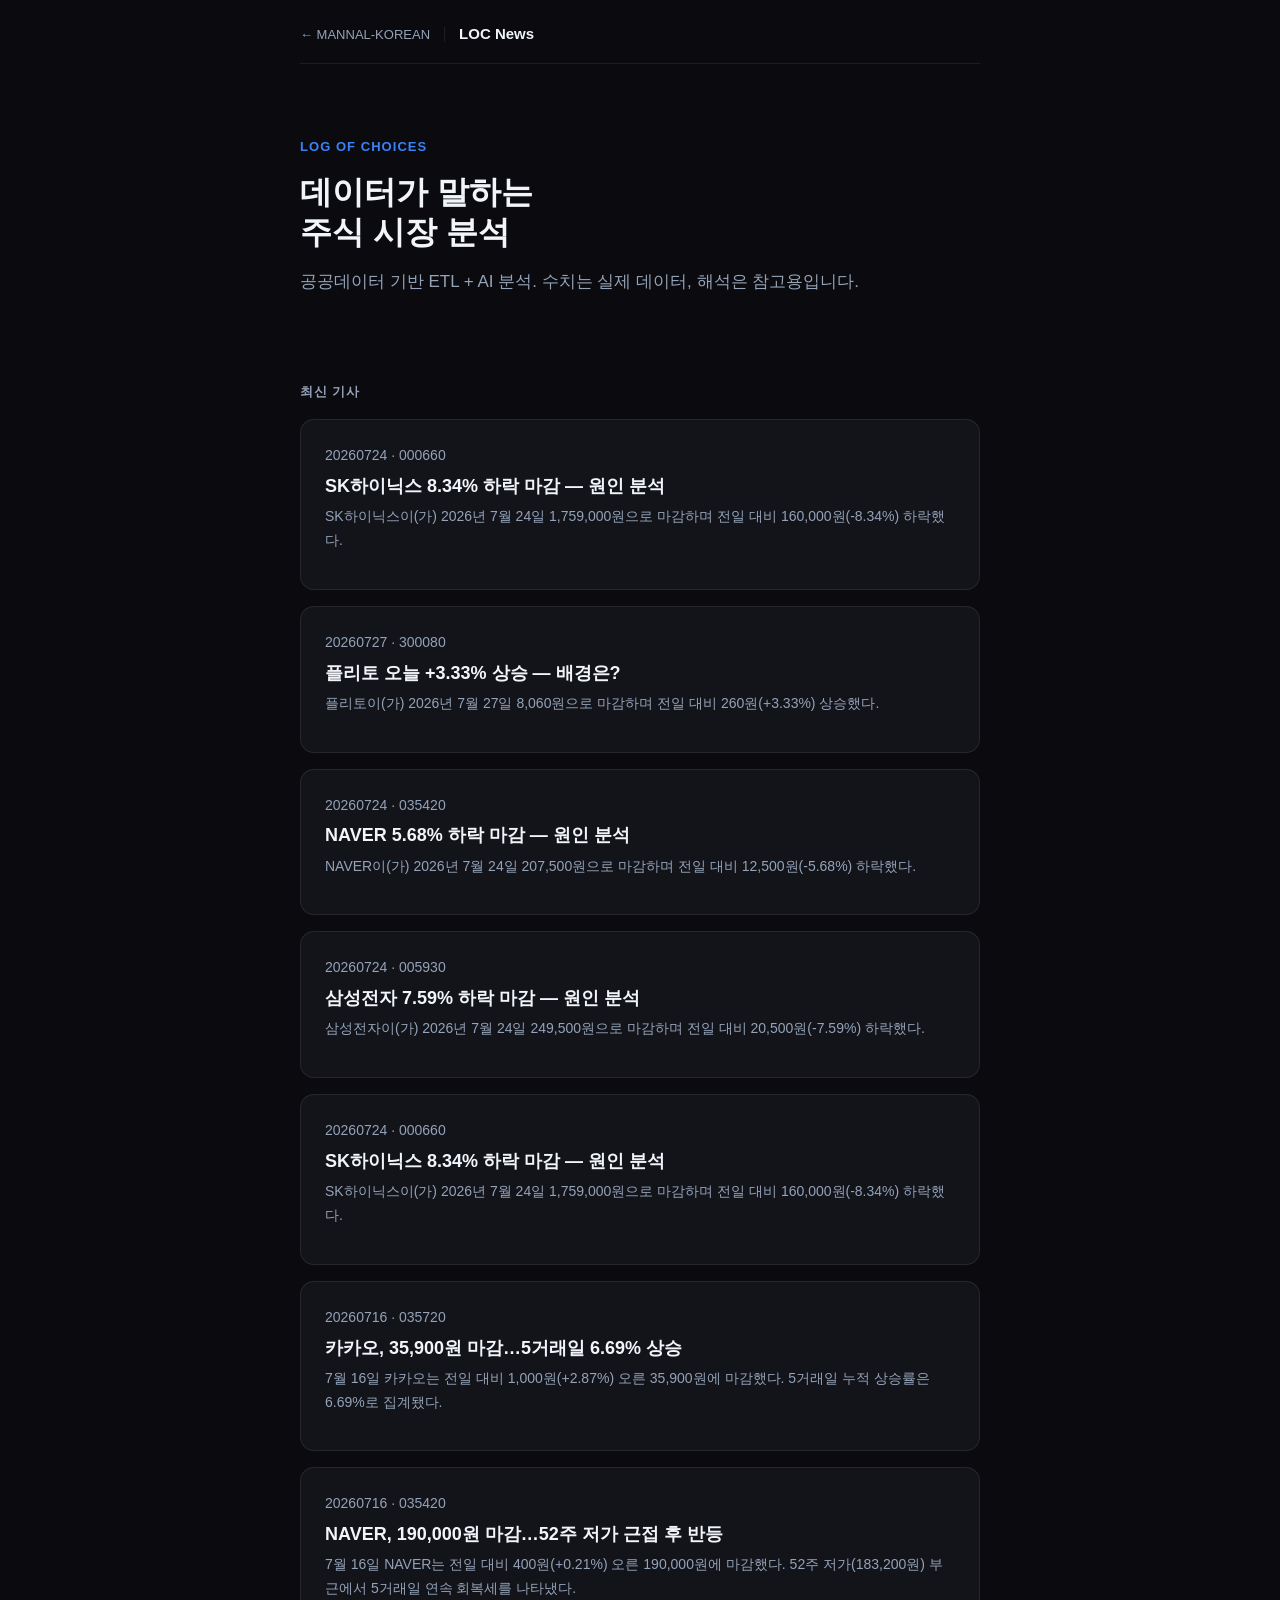
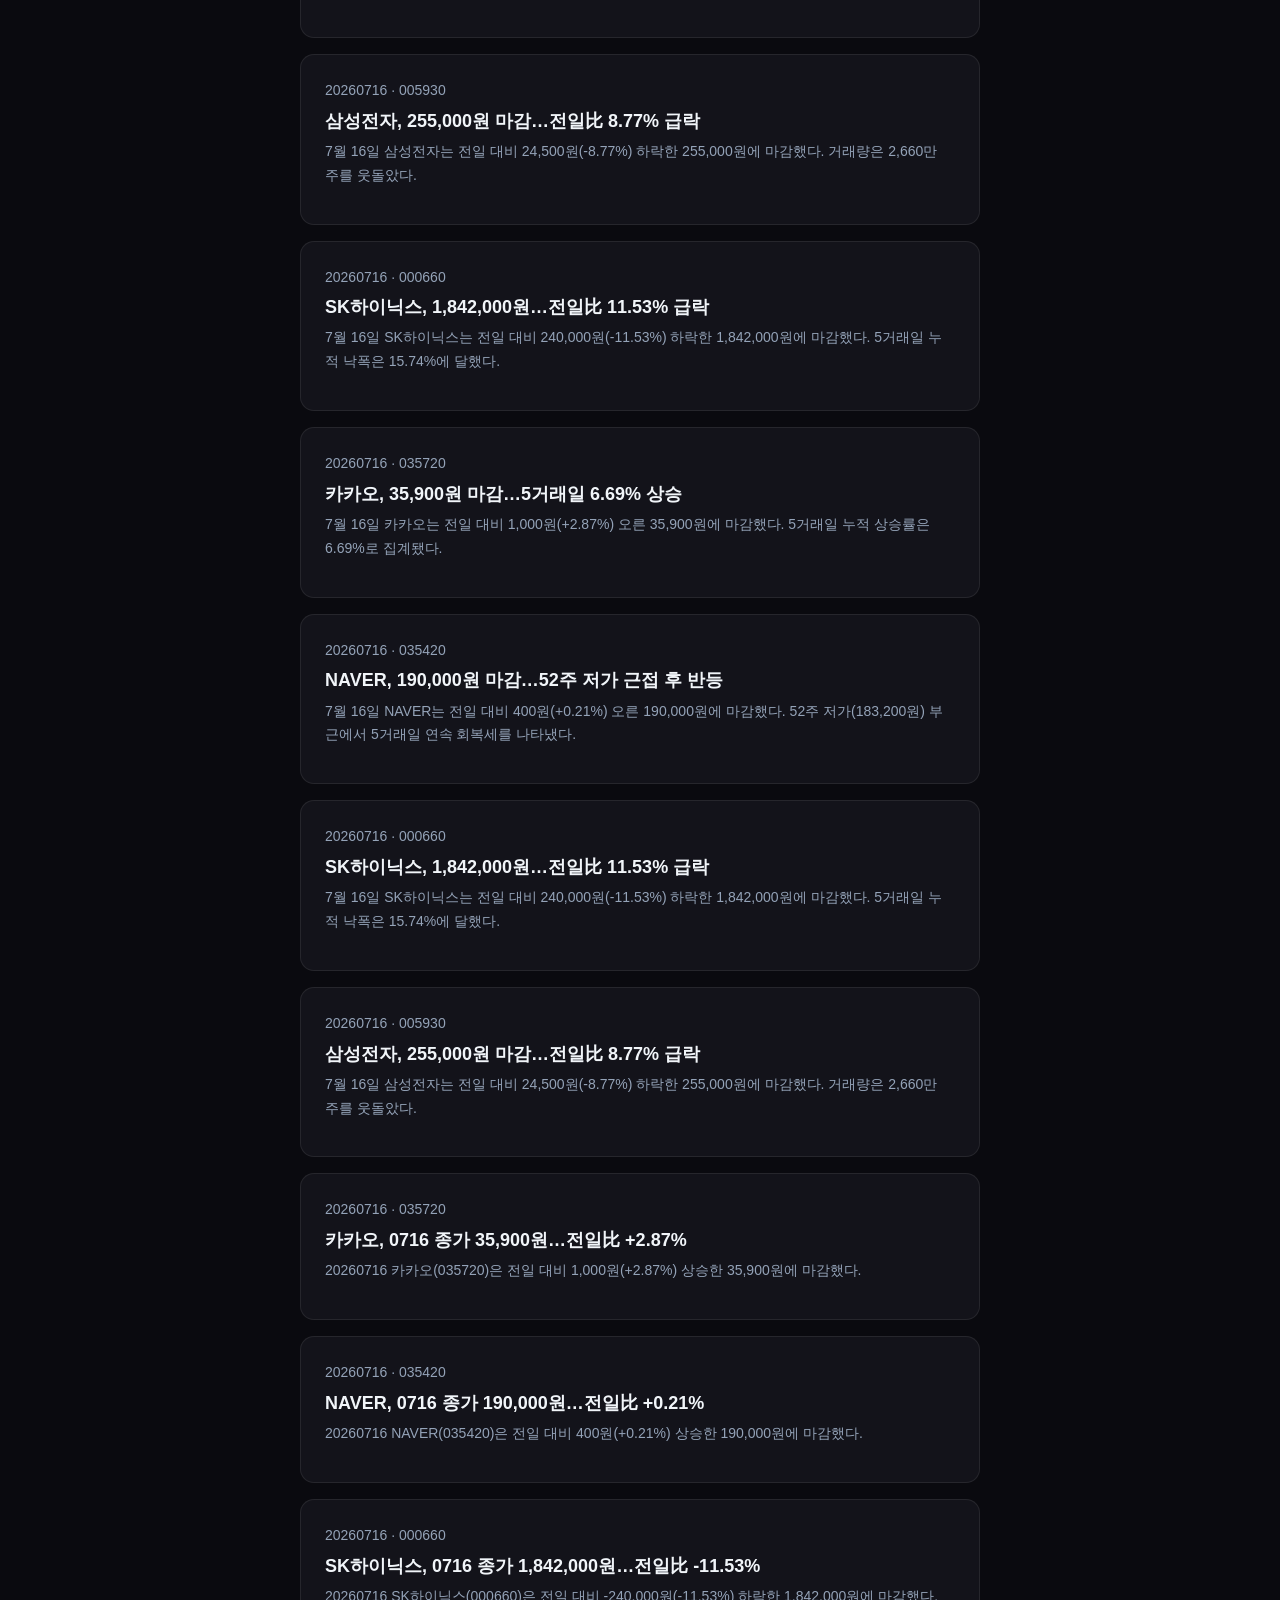
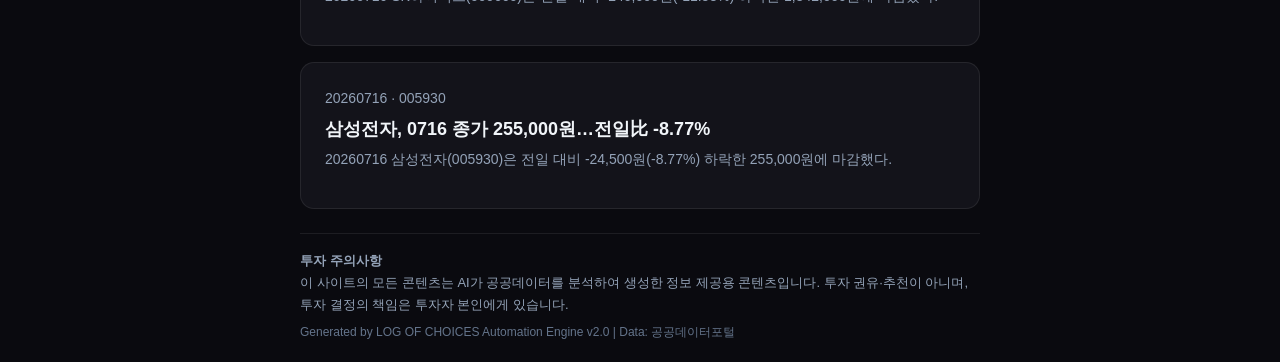
==== index.html @ 88ab53de "auto: 000660 20260724" ====
<!DOCTYPE html>
<html lang="ko">
<head>
<meta charset="UTF-8">
<meta name="viewport" content="width=device-width, initial-scale=1.0">
<title>LOC News — 데이터 기반 주식 분석</title>
<link rel="stylesheet" href="assets/style.css">
<style>
  .hero { padding: 48px 0 32px; }
  .hero .eyebrow { color: var(--accent); font-size: 13px; font-weight: 700; letter-spacing: .08em; text-transform: uppercase; margin-bottom: 14px; }
  .hero h1 { font-size: 32px; line-height: 1.25; margin-bottom: 16px; }
  .hero p { font-size: 17px; color: var(--sub); max-width: 560px; }
  .section-title { font-size: 13px; font-weight: 700; letter-spacing: .06em; text-transform: uppercase; color: var(--sub); margin: 40px 0 16px; }
</style>
</head>
<body>
<header>
  <a href="https://mannalkorean.com" style="color:var(--sub);font-size:13px;">← MANNAL-KOREAN</a>
  <span style="color:var(--border);margin:0 8px;">|</span>
  <strong style="font-size:15px;">LOC News</strong>
</header>
<div class="hero">
  <div class="eyebrow">LOG OF CHOICES</div>
  <h1>데이터가 말하는<br>주식 시장 분석</h1>
  <p>공공데이터 기반 ETL + AI 분석. 수치는 실제 데이터, 해석은 참고용입니다.</p>
</div>
<div class="section-title">최신 기사</div>
<a class="article-card" href="articles/20260724_000660.html"><div class="sub" style="margin-bottom:6px;">20260724 · 000660</div><h2>SK하이닉스 8.34% 하락 마감 — 원인 분석</h2><p class="sub" style="margin-top:6px;">SK하이닉스이(가) 2026년 7월 24일 1,759,000원으로 마감하며 전일 대비 160,000원(-8.34%) 하락했다.</p></a>
<a class="article-card" href="articles/20260727_300080.html"><div class="sub" style="margin-bottom:6px;">20260727 · 300080</div><h2>플리토 오늘 +3.33% 상승 — 배경은?</h2><p class="sub" style="margin-top:6px;">플리토이(가) 2026년 7월 27일 8,060원으로 마감하며 전일 대비 260원(+3.33%) 상승했다.</p></a>
<a class="article-card" href="articles/20260724_035420.html"><div class="sub" style="margin-bottom:6px;">20260724 · 035420</div><h2>NAVER 5.68% 하락 마감 — 원인 분석</h2><p class="sub" style="margin-top:6px;">NAVER이(가) 2026년 7월 24일 207,500원으로 마감하며 전일 대비 12,500원(-5.68%) 하락했다.</p></a>
<a class="article-card" href="articles/20260724_005930.html"><div class="sub" style="margin-bottom:6px;">20260724 · 005930</div><h2>삼성전자 7.59% 하락 마감 — 원인 분석</h2><p class="sub" style="margin-top:6px;">삼성전자이(가) 2026년 7월 24일 249,500원으로 마감하며 전일 대비 20,500원(-7.59%) 하락했다.</p></a>
<a class="article-card" href="articles/20260724_000660.html"><div class="sub" style="margin-bottom:6px;">20260724 · 000660</div><h2>SK하이닉스 8.34% 하락 마감 — 원인 분석</h2><p class="sub" style="margin-top:6px;">SK하이닉스이(가) 2026년 7월 24일 1,759,000원으로 마감하며 전일 대비 160,000원(-8.34%) 하락했다.</p></a>
<a class="article-card" href="articles/20260716_035720.html"><div class="sub" style="margin-bottom:6px;">20260716 · 035720</div><h2>카카오, 35,900원 마감…5거래일 6.69% 상승</h2><p class="sub" style="margin-top:6px;">7월 16일 카카오는 전일 대비 1,000원(+2.87%) 오른 35,900원에 마감했다. 5거래일 누적 상승률은 6.69%로 집계됐다.</p></a>
<a class="article-card" href="articles/20260716_035420.html"><div class="sub" style="margin-bottom:6px;">20260716 · 035420</div><h2>NAVER, 190,000원 마감…52주 저가 근접 후 반등</h2><p class="sub" style="margin-top:6px;">7월 16일 NAVER는 전일 대비 400원(+0.21%) 오른 190,000원에 마감했다. 52주 저가(183,200원) 부근에서 5거래일 연속 회복세를 나타냈다.</p></a>
<a class="article-card" href="articles/20260716_005930.html"><div class="sub" style="margin-bottom:6px;">20260716 · 005930</div><h2>삼성전자, 255,000원 마감…전일比 8.77% 급락</h2><p class="sub" style="margin-top:6px;">7월 16일 삼성전자는 전일 대비 24,500원(-8.77%) 하락한 255,000원에 마감했다. 거래량은 2,660만 주를 웃돌았다.</p></a>
<a class="article-card" href="articles/20260716_000660.html"><div class="sub" style="margin-bottom:6px;">20260716 · 000660</div><h2>SK하이닉스, 1,842,000원…전일比 11.53% 급락</h2><p class="sub" style="margin-top:6px;">7월 16일 SK하이닉스는 전일 대비 240,000원(-11.53%) 하락한 1,842,000원에 마감했다. 5거래일 누적 낙폭은 15.74%에 달했다.</p></a>
<a class="article-card" href="articles/20260716_035720.html"><div class="sub" style="margin-bottom:6px;">20260716 · 035720</div><h2>카카오, 35,900원 마감…5거래일 6.69% 상승</h2><p class="sub" style="margin-top:6px;">7월 16일 카카오는 전일 대비 1,000원(+2.87%) 오른 35,900원에 마감했다. 5거래일 누적 상승률은 6.69%로 집계됐다.</p></a>
<a class="article-card" href="articles/20260716_035420.html"><div class="sub" style="margin-bottom:6px;">20260716 · 035420</div><h2>NAVER, 190,000원 마감…52주 저가 근접 후 반등</h2><p class="sub" style="margin-top:6px;">7월 16일 NAVER는 전일 대비 400원(+0.21%) 오른 190,000원에 마감했다. 52주 저가(183,200원) 부근에서 5거래일 연속 회복세를 나타냈다.</p></a>
<a class="article-card" href="articles/20260716_000660.html"><div class="sub" style="margin-bottom:6px;">20260716 · 000660</div><h2>SK하이닉스, 1,842,000원…전일比 11.53% 급락</h2><p class="sub" style="margin-top:6px;">7월 16일 SK하이닉스는 전일 대비 240,000원(-11.53%) 하락한 1,842,000원에 마감했다. 5거래일 누적 낙폭은 15.74%에 달했다.</p></a>
<a class="article-card" href="articles/20260716_005930.html"><div class="sub" style="margin-bottom:6px;">20260716 · 005930</div><h2>삼성전자, 255,000원 마감…전일比 8.77% 급락</h2><p class="sub" style="margin-top:6px;">7월 16일 삼성전자는 전일 대비 24,500원(-8.77%) 하락한 255,000원에 마감했다. 거래량은 2,660만 주를 웃돌았다.</p></a>
<a class="article-card" href="articles/20260716_035720.html"><div class="sub" style="margin-bottom:6px;">20260716 · 035720</div><h2>카카오, 0716 종가 35,900원…전일比 +2.87%</h2><p class="sub" style="margin-top:6px;">20260716 카카오(035720)은 전일 대비 1,000원(+2.87%) 상승한 35,900원에 마감했다.</p></a>
<a class="article-card" href="articles/20260716_035420.html"><div class="sub" style="margin-bottom:6px;">20260716 · 035420</div><h2>NAVER, 0716 종가 190,000원…전일比 +0.21%</h2><p class="sub" style="margin-top:6px;">20260716 NAVER(035420)은 전일 대비 400원(+0.21%) 상승한 190,000원에 마감했다.</p></a>
<a class="article-card" href="articles/20260716_000660.html"><div class="sub" style="margin-bottom:6px;">20260716 · 000660</div><h2>SK하이닉스, 0716 종가 1,842,000원…전일比 -11.53%</h2><p class="sub" style="margin-top:6px;">20260716 SK하이닉스(000660)은 전일 대비 -240,000원(-11.53%) 하락한 1,842,000원에 마감했다.</p></a>
<a class="article-card" href="articles/20260716_005930.html"><div class="sub" style="margin-bottom:6px;">20260716 · 005930</div><h2>삼성전자, 0716 종가 255,000원…전일比 -8.77%</h2><p class="sub" style="margin-top:6px;">20260716 삼성전자(005930)은 전일 대비 -24,500원(-8.77%) 하락한 255,000원에 마감했다.</p></a>

<div class="disclaimer">
  <strong>투자 주의사항</strong><br>
  이 사이트의 모든 콘텐츠는 AI가 공공데이터를 분석하여 생성한 정보 제공용 콘텐츠입니다.
  투자 권유·추천이 아니며, 투자 결정의 책임은 투자자 본인에게 있습니다.
  <div class="ai-notice">Generated by LOG OF CHOICES Automation Engine v2.0 | Data: 공공데이터포털</div>
</div>
</body>
</html>
---- assets/style.css ----
:root {
  --bg: #0a0a0f; --card: #13131a; --accent: #3b82f6;
  --up: #22c55e; --down: #ef4444;
  --text: #f1f5f9; --sub: #94a3b8;
  --border: rgba(255,255,255,0.08); --radius: 14px;
}
*, *::before, *::after { box-sizing: border-box; margin: 0; padding: 0; }
body {
  background: var(--bg); color: var(--text);
  font-family: 'Inter', 'Noto Sans KR', sans-serif;
  font-size: 16px; line-height: 1.7;
  max-width: 720px; margin: 0 auto; padding: 20px;
}
a { color: var(--accent); text-decoration: none; }
a:hover { text-decoration: underline; }
h1 { font-size: 26px; font-weight: 900; margin-bottom: 8px; line-height: 1.3; }
h2 { font-size: 18px; font-weight: 700; margin-bottom: 6px; line-height: 1.4; }
p { margin-bottom: 12px; }
.sub { color: var(--sub); font-size: 14px; }
.nav { margin-bottom: 20px; font-size: 14px; }
.article-card {
  background: var(--card); border: 1px solid var(--border);
  border-radius: var(--radius); padding: 24px; margin-bottom: 16px;
  display: block; color: var(--text);
  transition: border-color .2s;
}
.article-card:hover { border-color: var(--accent); text-decoration: none; }
.article-card h2 { color: var(--text); }
.up { color: var(--up); font-weight: 700; }
.down { color: var(--down); font-weight: 700; }
.summary { font-size: 17px; font-weight: 600; margin-bottom: 20px; line-height: 1.6; color: var(--text); }
.body-text p { color: var(--sub); margin-bottom: 14px; }
.chart-link {
  display: inline-block; margin: 16px 0;
  background: rgba(59,130,246,0.1); border: 1px solid rgba(59,130,246,0.25);
  border-radius: 8px; padding: 10px 18px; font-size: 15px; font-weight: 600;
}
.product-box {
  background: rgba(59,130,246,0.08);
  border: 1px solid rgba(59,130,246,0.2);
  border-radius: 8px; padding: 16px; margin: 20px 0;
}
.product-box strong { display: block; margin-bottom: 8px; }
.product-box a { display: block; margin: 4px 0; font-size: 15px; }
.disclosure { color: var(--sub); font-size: 12px; margin-top: 10px; line-height: 1.6; }
.disclaimer {
  color: var(--sub); font-size: 13px;
  border-top: 1px solid var(--border);
  padding-top: 16px; margin-top: 24px; line-height: 1.7;
}
.ai-notice { color: #64748b; font-size: 12px; margin-top: 6px; }
header {
  border-bottom: 1px solid var(--border);
  padding-bottom: 16px; margin-bottom: 24px;
}
header h1 { font-size: 22px; }
.meta-bar { display: flex; gap: 16px; align-items: center; flex-wrap: wrap; margin-bottom: 16px; }
@media (max-width: 480px) {
  body { padding: 14px; }
  h1 { font-size: 22px; }
}
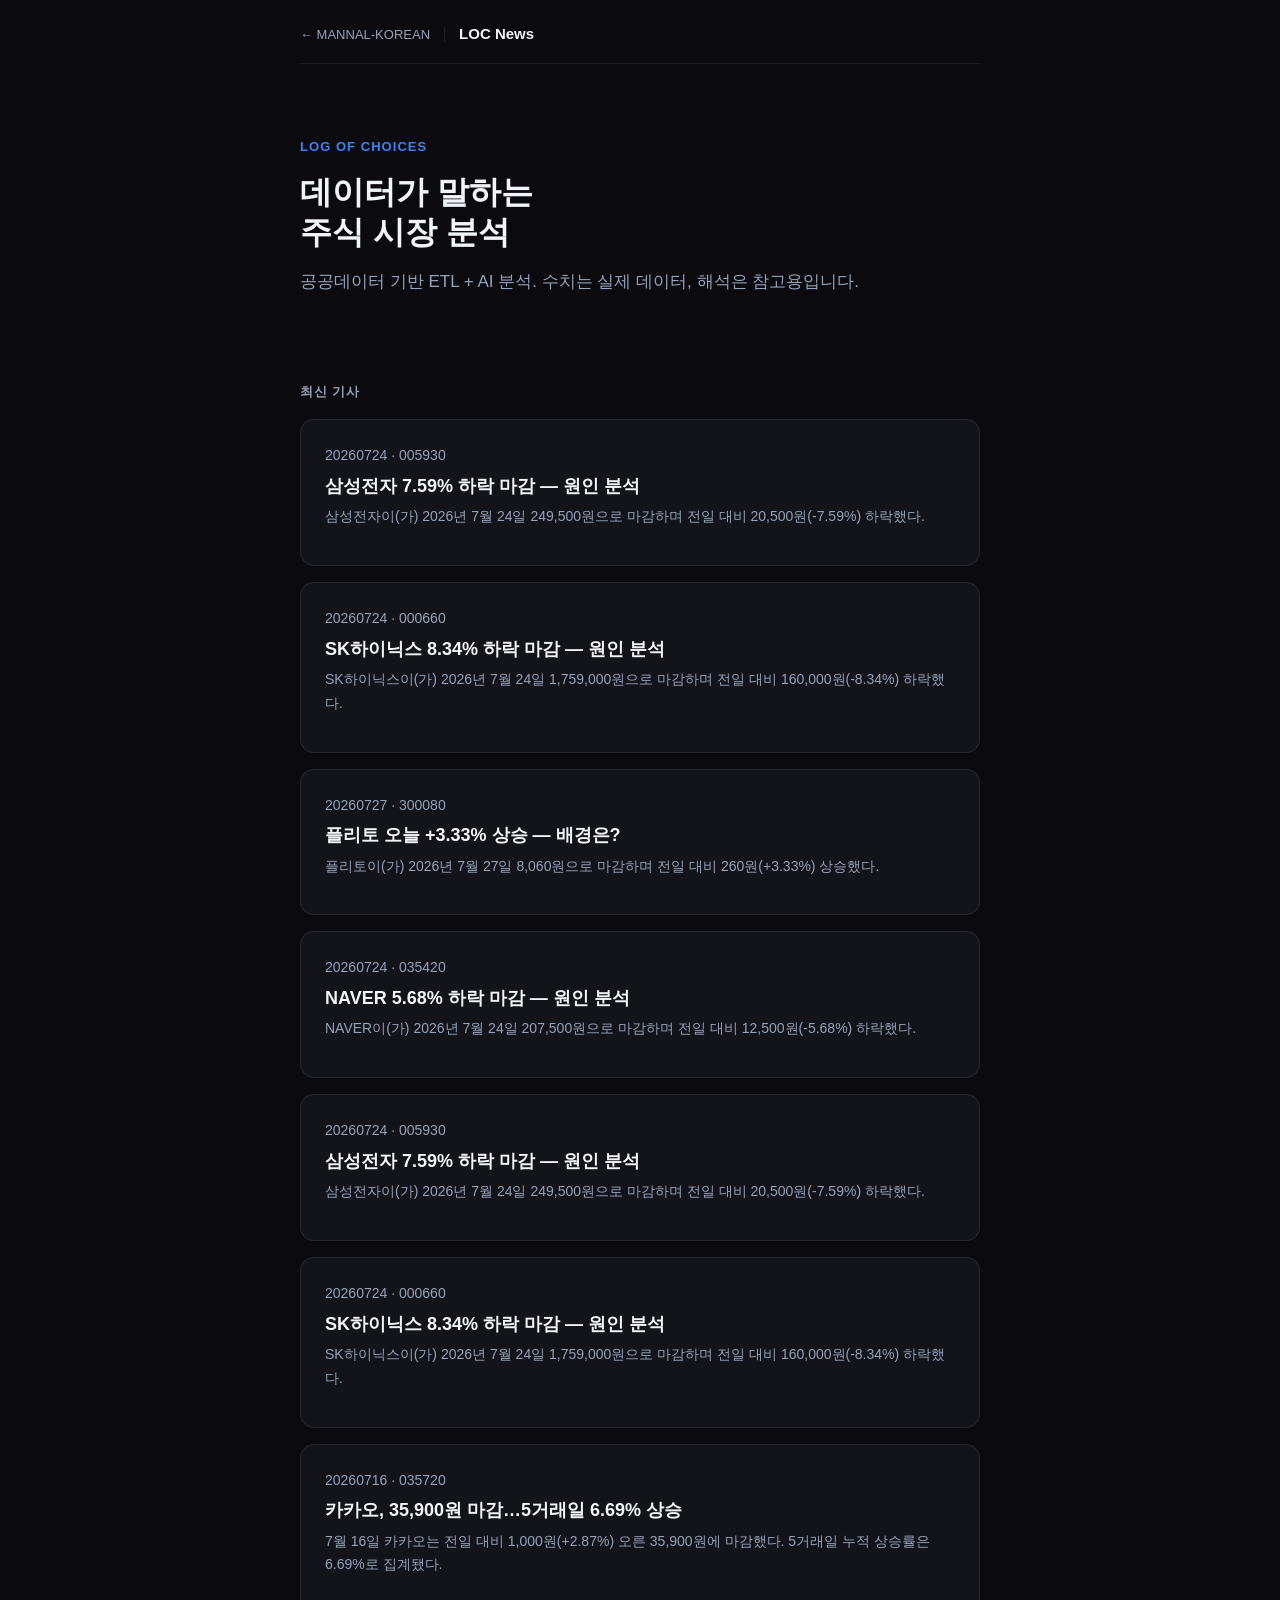
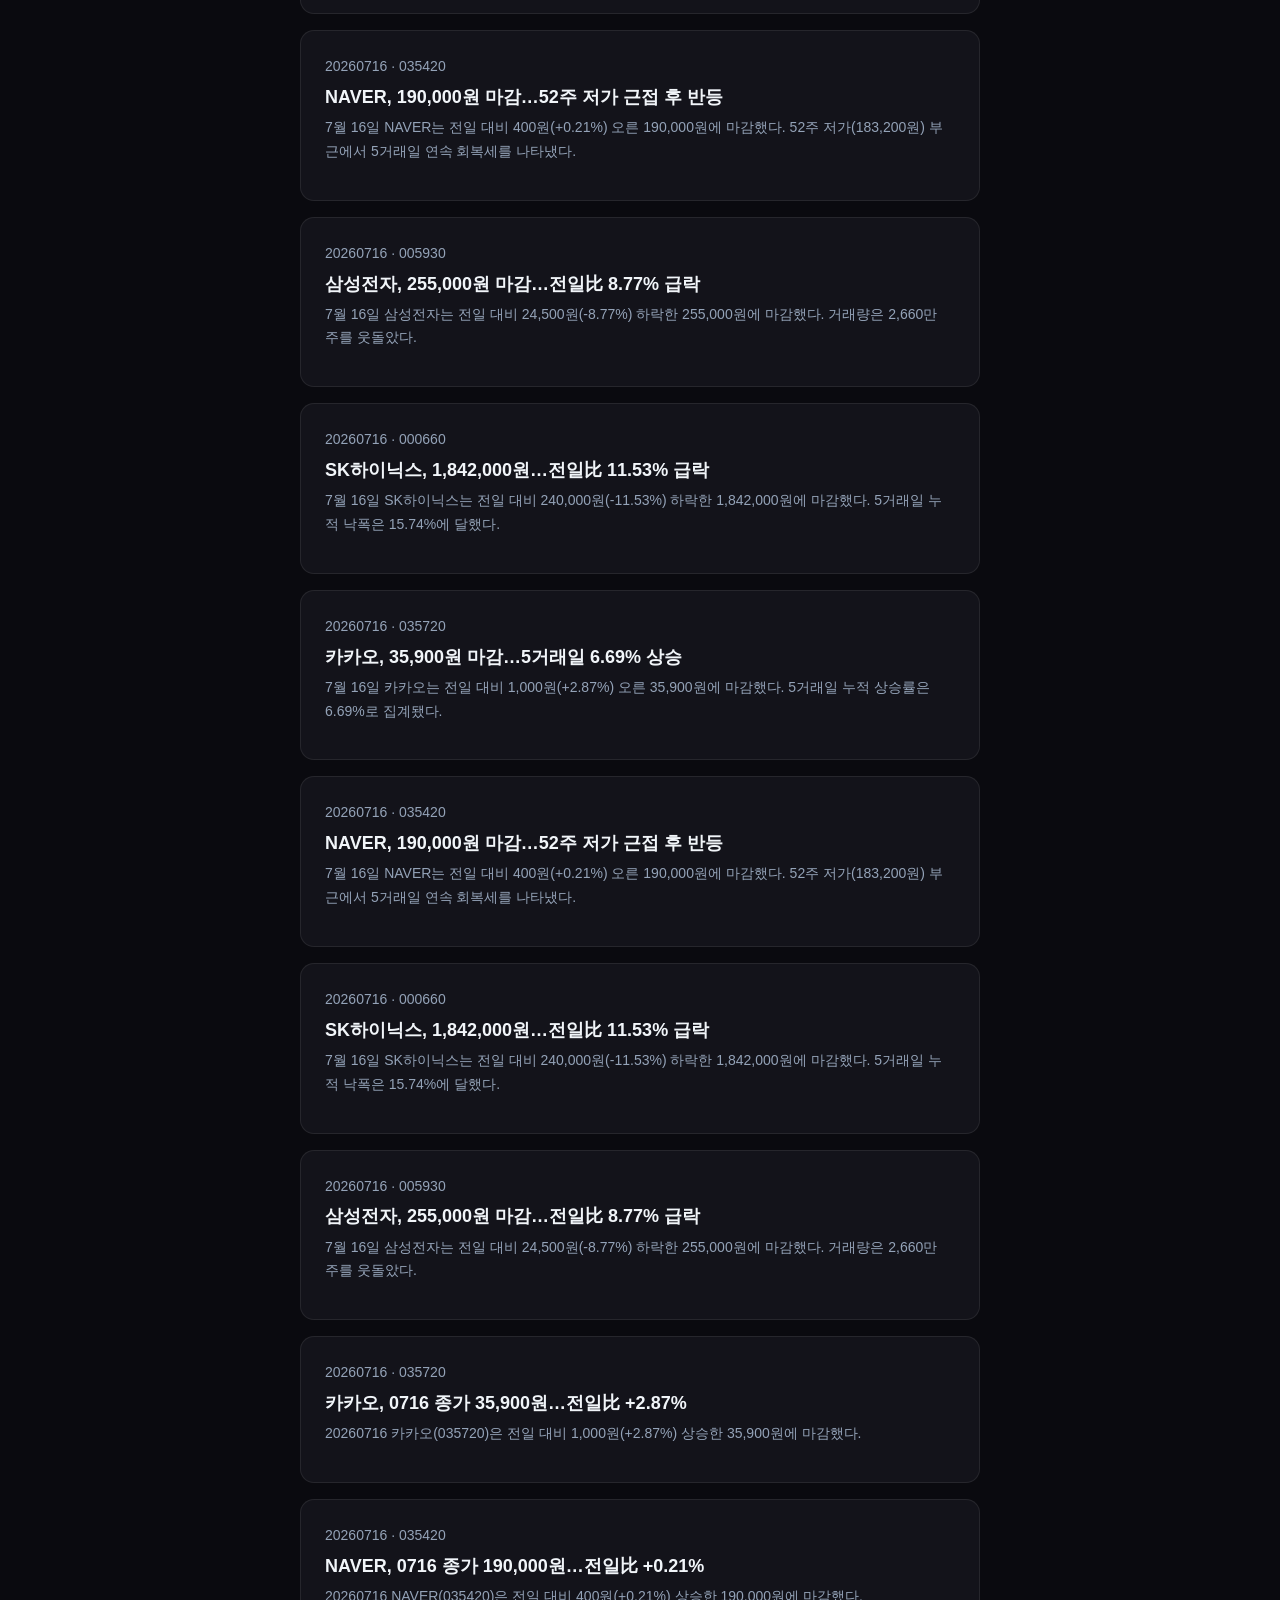
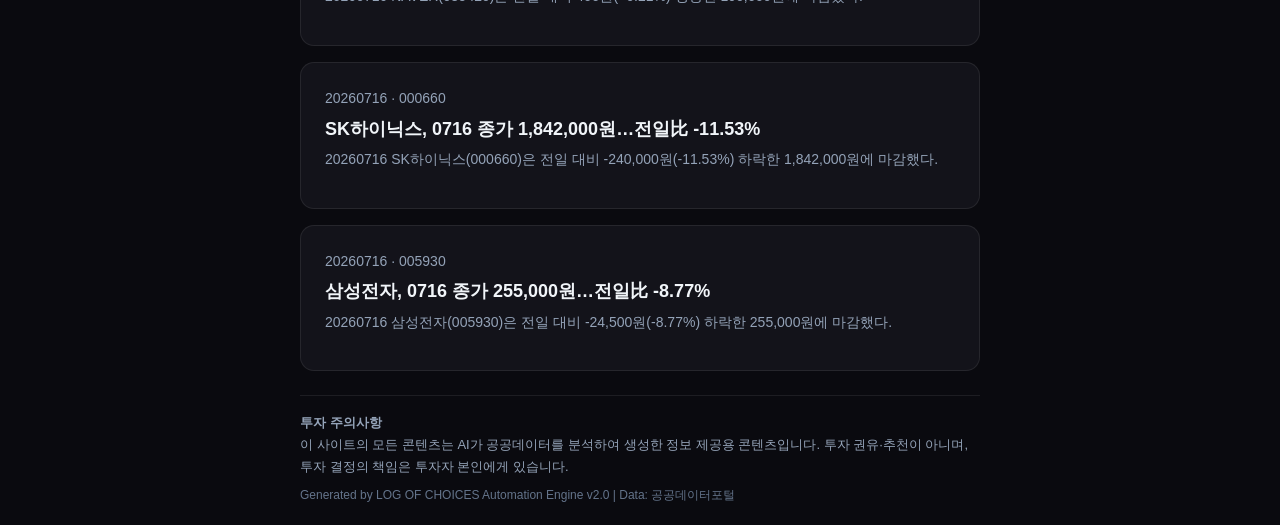
==== commit 29352448: "auto: 005930 20260724" ====
--- a/index.html
+++ b/index.html
@@ -25,6 +25,7 @@
   <p>공공데이터 기반 ETL + AI 분석. 수치는 실제 데이터, 해석은 참고용입니다.</p>
 </div>
 <div class="section-title">최신 기사</div>
+<a class="article-card" href="articles/20260724_005930.html"><div class="sub" style="margin-bottom:6px;">20260724 · 005930</div><h2>삼성전자 7.59% 하락 마감 — 원인 분석</h2><p class="sub" style="margin-top:6px;">삼성전자이(가) 2026년 7월 24일 249,500원으로 마감하며 전일 대비 20,500원(-7.59%) 하락했다.</p></a>
 <a class="article-card" href="articles/20260724_000660.html"><div class="sub" style="margin-bottom:6px;">20260724 · 000660</div><h2>SK하이닉스 8.34% 하락 마감 — 원인 분석</h2><p class="sub" style="margin-top:6px;">SK하이닉스이(가) 2026년 7월 24일 1,759,000원으로 마감하며 전일 대비 160,000원(-8.34%) 하락했다.</p></a>
 <a class="article-card" href="articles/20260727_300080.html"><div class="sub" style="margin-bottom:6px;">20260727 · 300080</div><h2>플리토 오늘 +3.33% 상승 — 배경은?</h2><p class="sub" style="margin-top:6px;">플리토이(가) 2026년 7월 27일 8,060원으로 마감하며 전일 대비 260원(+3.33%) 상승했다.</p></a>
 <a class="article-card" href="articles/20260724_035420.html"><div class="sub" style="margin-bottom:6px;">20260724 · 035420</div><h2>NAVER 5.68% 하락 마감 — 원인 분석</h2><p class="sub" style="margin-top:6px;">NAVER이(가) 2026년 7월 24일 207,500원으로 마감하며 전일 대비 12,500원(-5.68%) 하락했다.</p></a>
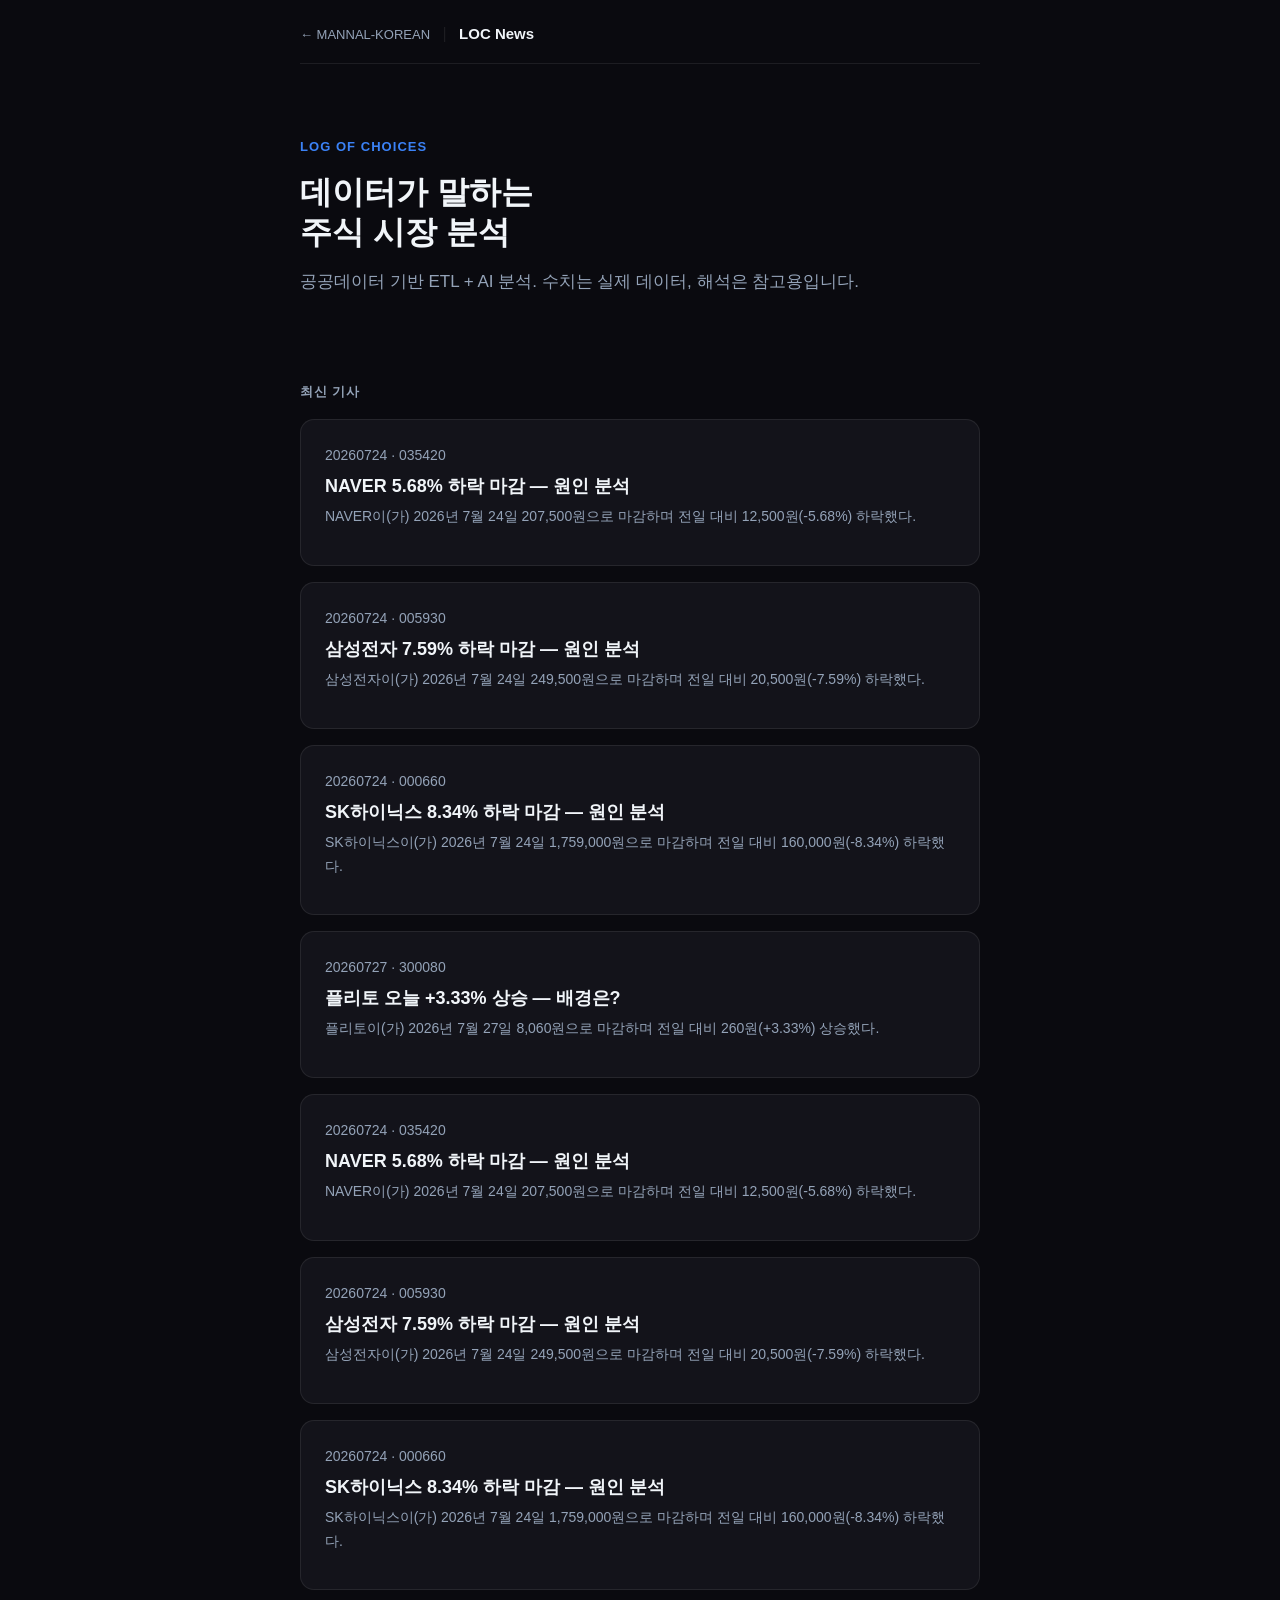
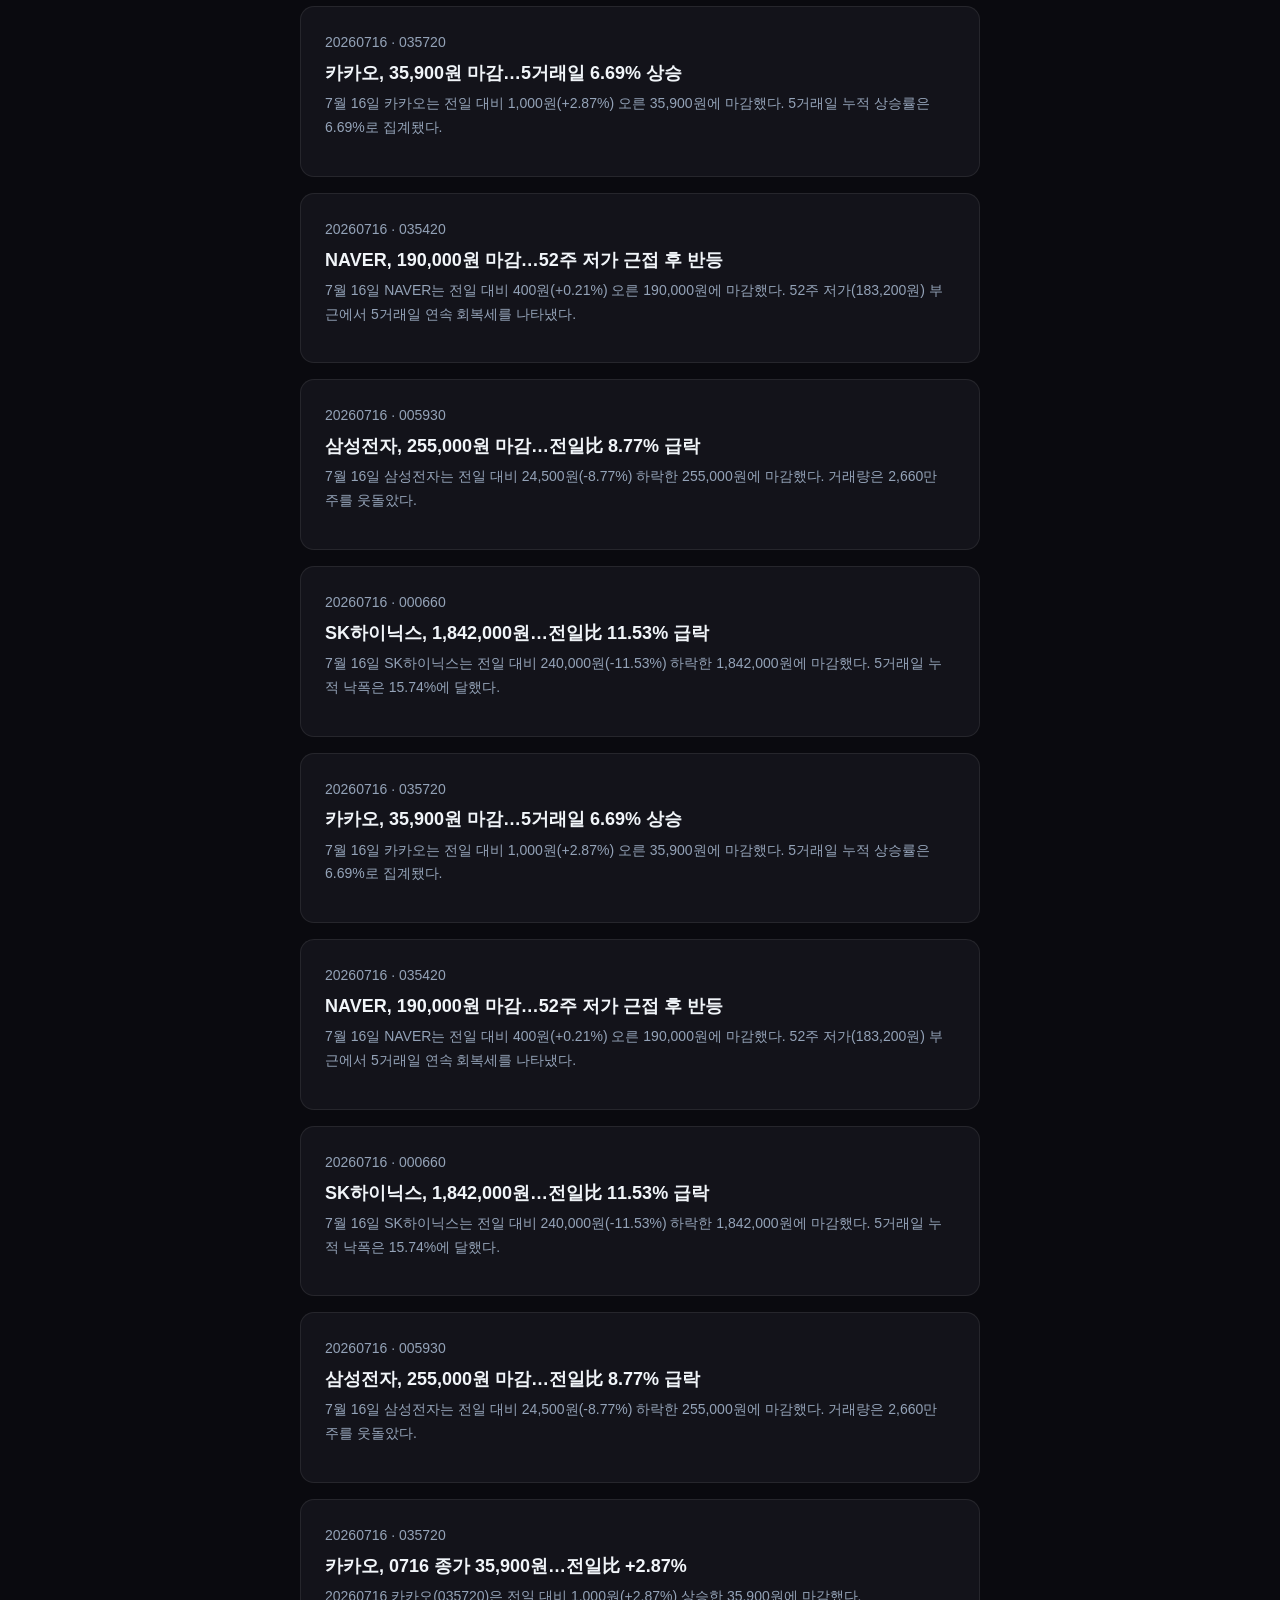
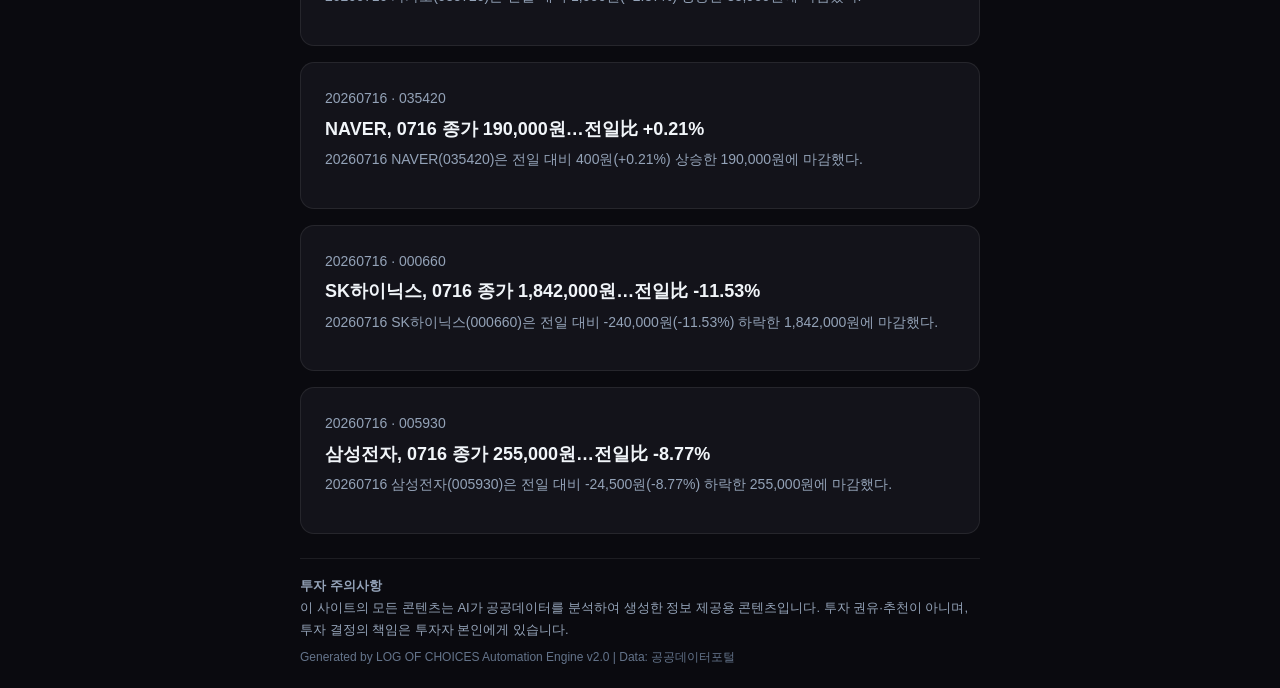
==== commit a09fe2f2: "auto: 035420 20260724" ====
--- a/index.html
+++ b/index.html
@@ -25,6 +25,7 @@
   <p>공공데이터 기반 ETL + AI 분석. 수치는 실제 데이터, 해석은 참고용입니다.</p>
 </div>
 <div class="section-title">최신 기사</div>
+<a class="article-card" href="articles/20260724_035420.html"><div class="sub" style="margin-bottom:6px;">20260724 · 035420</div><h2>NAVER 5.68% 하락 마감 — 원인 분석</h2><p class="sub" style="margin-top:6px;">NAVER이(가) 2026년 7월 24일 207,500원으로 마감하며 전일 대비 12,500원(-5.68%) 하락했다.</p></a>
 <a class="article-card" href="articles/20260724_005930.html"><div class="sub" style="margin-bottom:6px;">20260724 · 005930</div><h2>삼성전자 7.59% 하락 마감 — 원인 분석</h2><p class="sub" style="margin-top:6px;">삼성전자이(가) 2026년 7월 24일 249,500원으로 마감하며 전일 대비 20,500원(-7.59%) 하락했다.</p></a>
 <a class="article-card" href="articles/20260724_000660.html"><div class="sub" style="margin-bottom:6px;">20260724 · 000660</div><h2>SK하이닉스 8.34% 하락 마감 — 원인 분석</h2><p class="sub" style="margin-top:6px;">SK하이닉스이(가) 2026년 7월 24일 1,759,000원으로 마감하며 전일 대비 160,000원(-8.34%) 하락했다.</p></a>
 <a class="article-card" href="articles/20260727_300080.html"><div class="sub" style="margin-bottom:6px;">20260727 · 300080</div><h2>플리토 오늘 +3.33% 상승 — 배경은?</h2><p class="sub" style="margin-top:6px;">플리토이(가) 2026년 7월 27일 8,060원으로 마감하며 전일 대비 260원(+3.33%) 상승했다.</p></a>
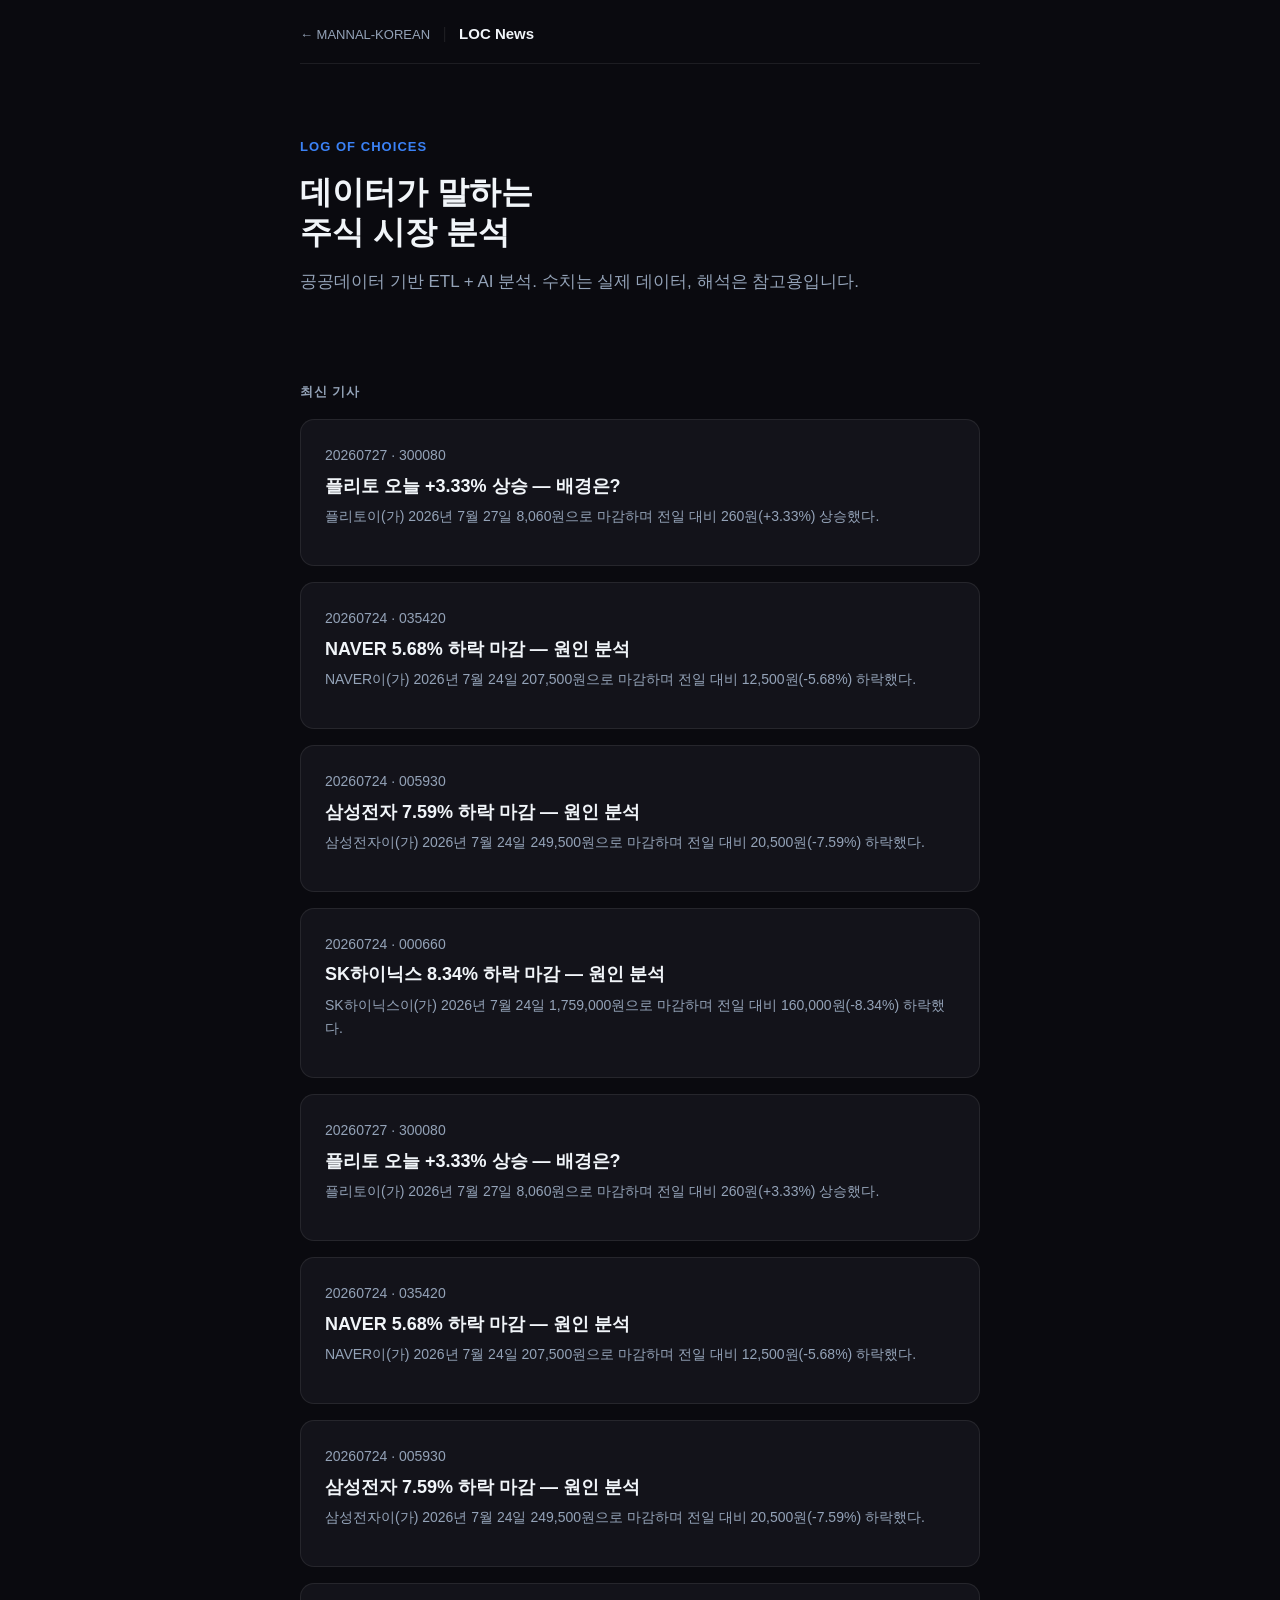
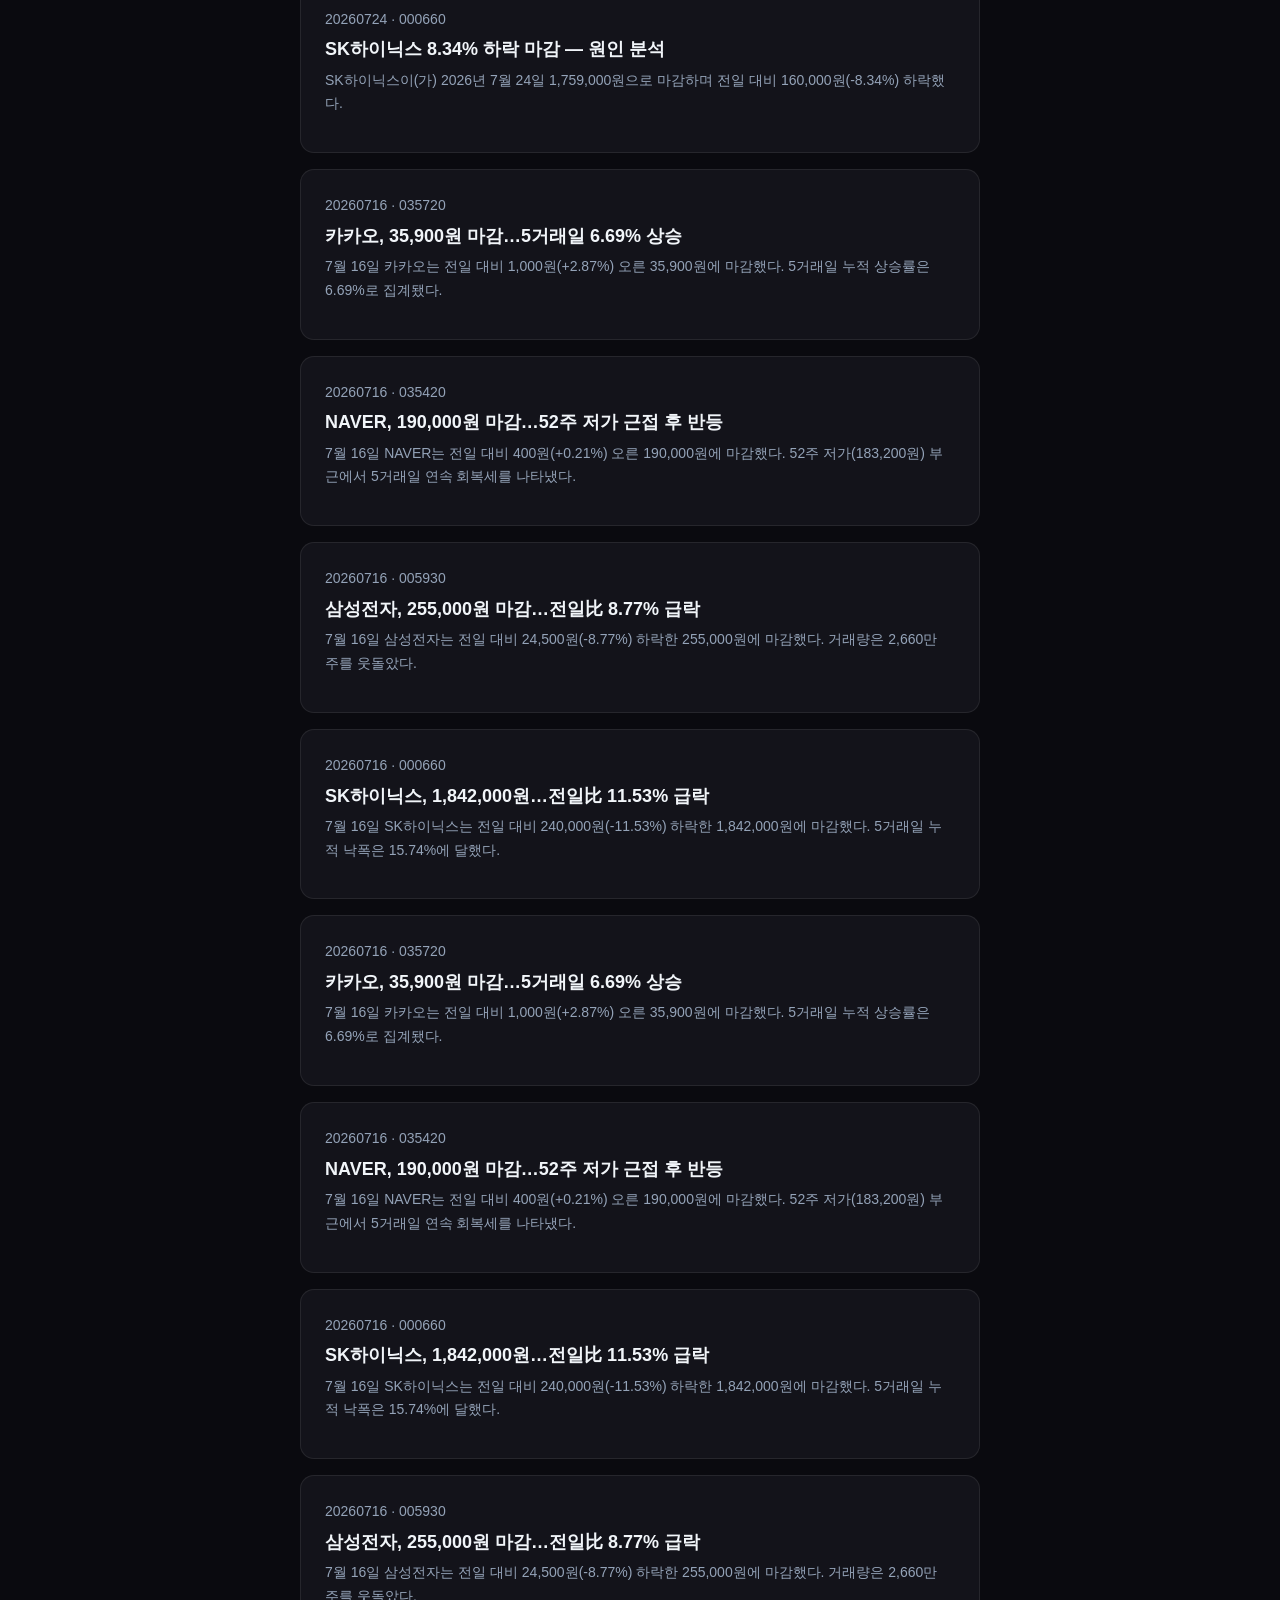
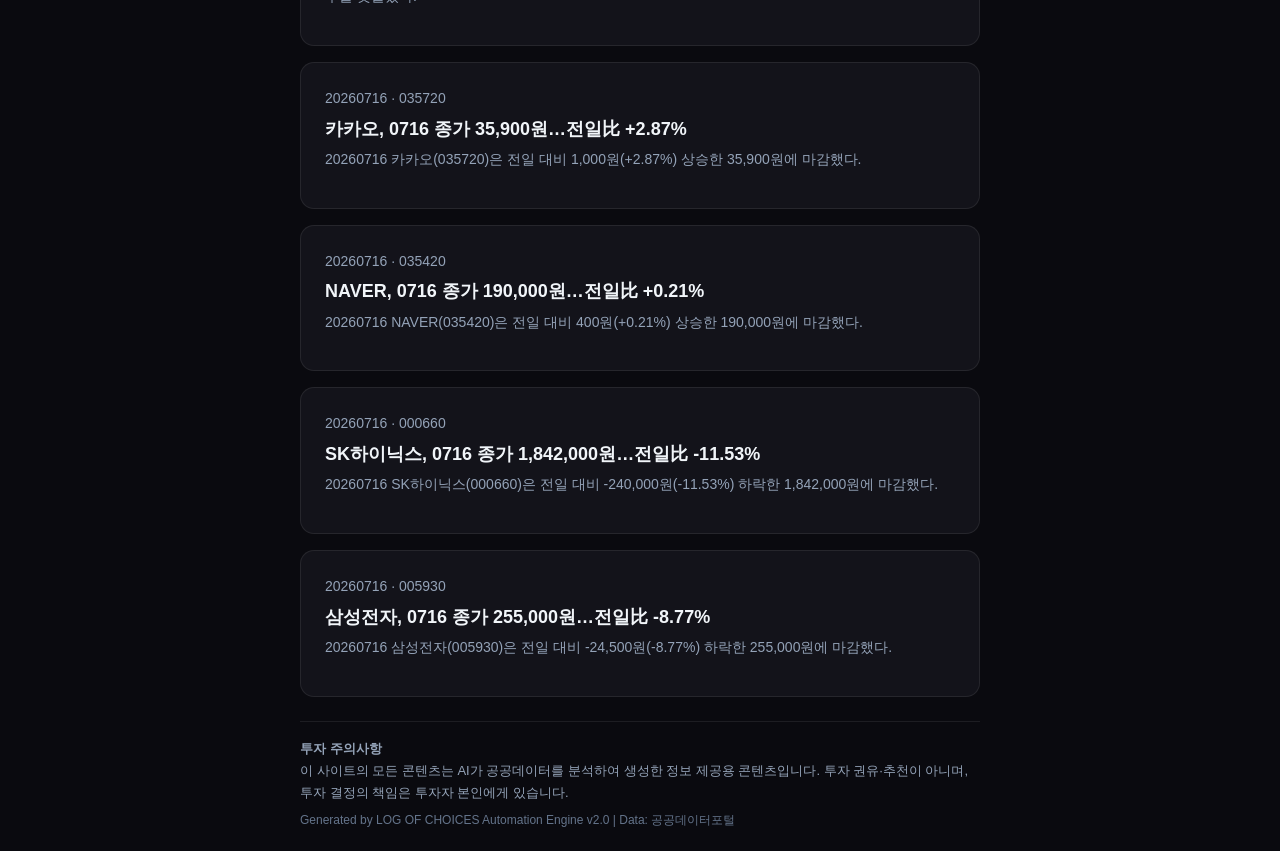
==== commit 300c0e72: "auto: 300080 20260727" ====
--- a/index.html
+++ b/index.html
@@ -25,6 +25,7 @@
   <p>공공데이터 기반 ETL + AI 분석. 수치는 실제 데이터, 해석은 참고용입니다.</p>
 </div>
 <div class="section-title">최신 기사</div>
+<a class="article-card" href="articles/20260727_300080.html"><div class="sub" style="margin-bottom:6px;">20260727 · 300080</div><h2>플리토 오늘 +3.33% 상승 — 배경은?</h2><p class="sub" style="margin-top:6px;">플리토이(가) 2026년 7월 27일 8,060원으로 마감하며 전일 대비 260원(+3.33%) 상승했다.</p></a>
 <a class="article-card" href="articles/20260724_035420.html"><div class="sub" style="margin-bottom:6px;">20260724 · 035420</div><h2>NAVER 5.68% 하락 마감 — 원인 분석</h2><p class="sub" style="margin-top:6px;">NAVER이(가) 2026년 7월 24일 207,500원으로 마감하며 전일 대비 12,500원(-5.68%) 하락했다.</p></a>
 <a class="article-card" href="articles/20260724_005930.html"><div class="sub" style="margin-bottom:6px;">20260724 · 005930</div><h2>삼성전자 7.59% 하락 마감 — 원인 분석</h2><p class="sub" style="margin-top:6px;">삼성전자이(가) 2026년 7월 24일 249,500원으로 마감하며 전일 대비 20,500원(-7.59%) 하락했다.</p></a>
 <a class="article-card" href="articles/20260724_000660.html"><div class="sub" style="margin-bottom:6px;">20260724 · 000660</div><h2>SK하이닉스 8.34% 하락 마감 — 원인 분석</h2><p class="sub" style="margin-top:6px;">SK하이닉스이(가) 2026년 7월 24일 1,759,000원으로 마감하며 전일 대비 160,000원(-8.34%) 하락했다.</p></a>
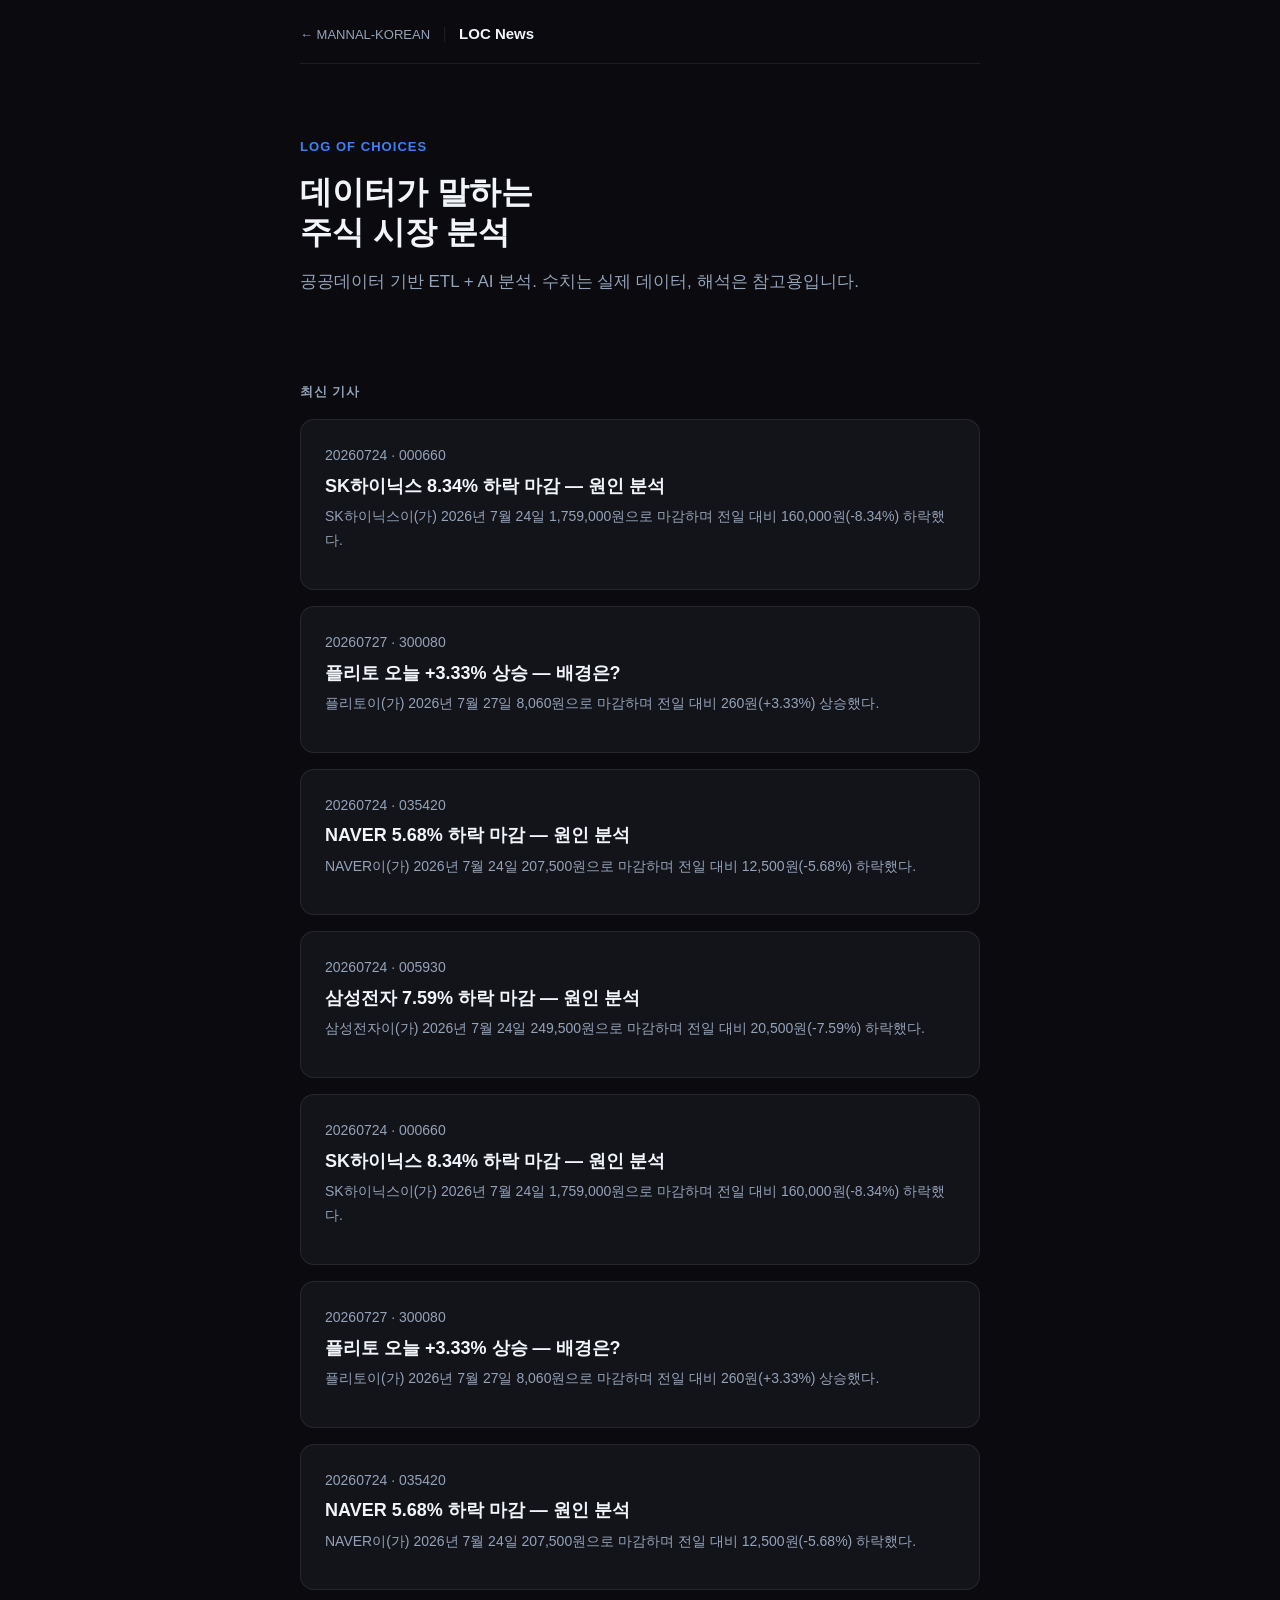
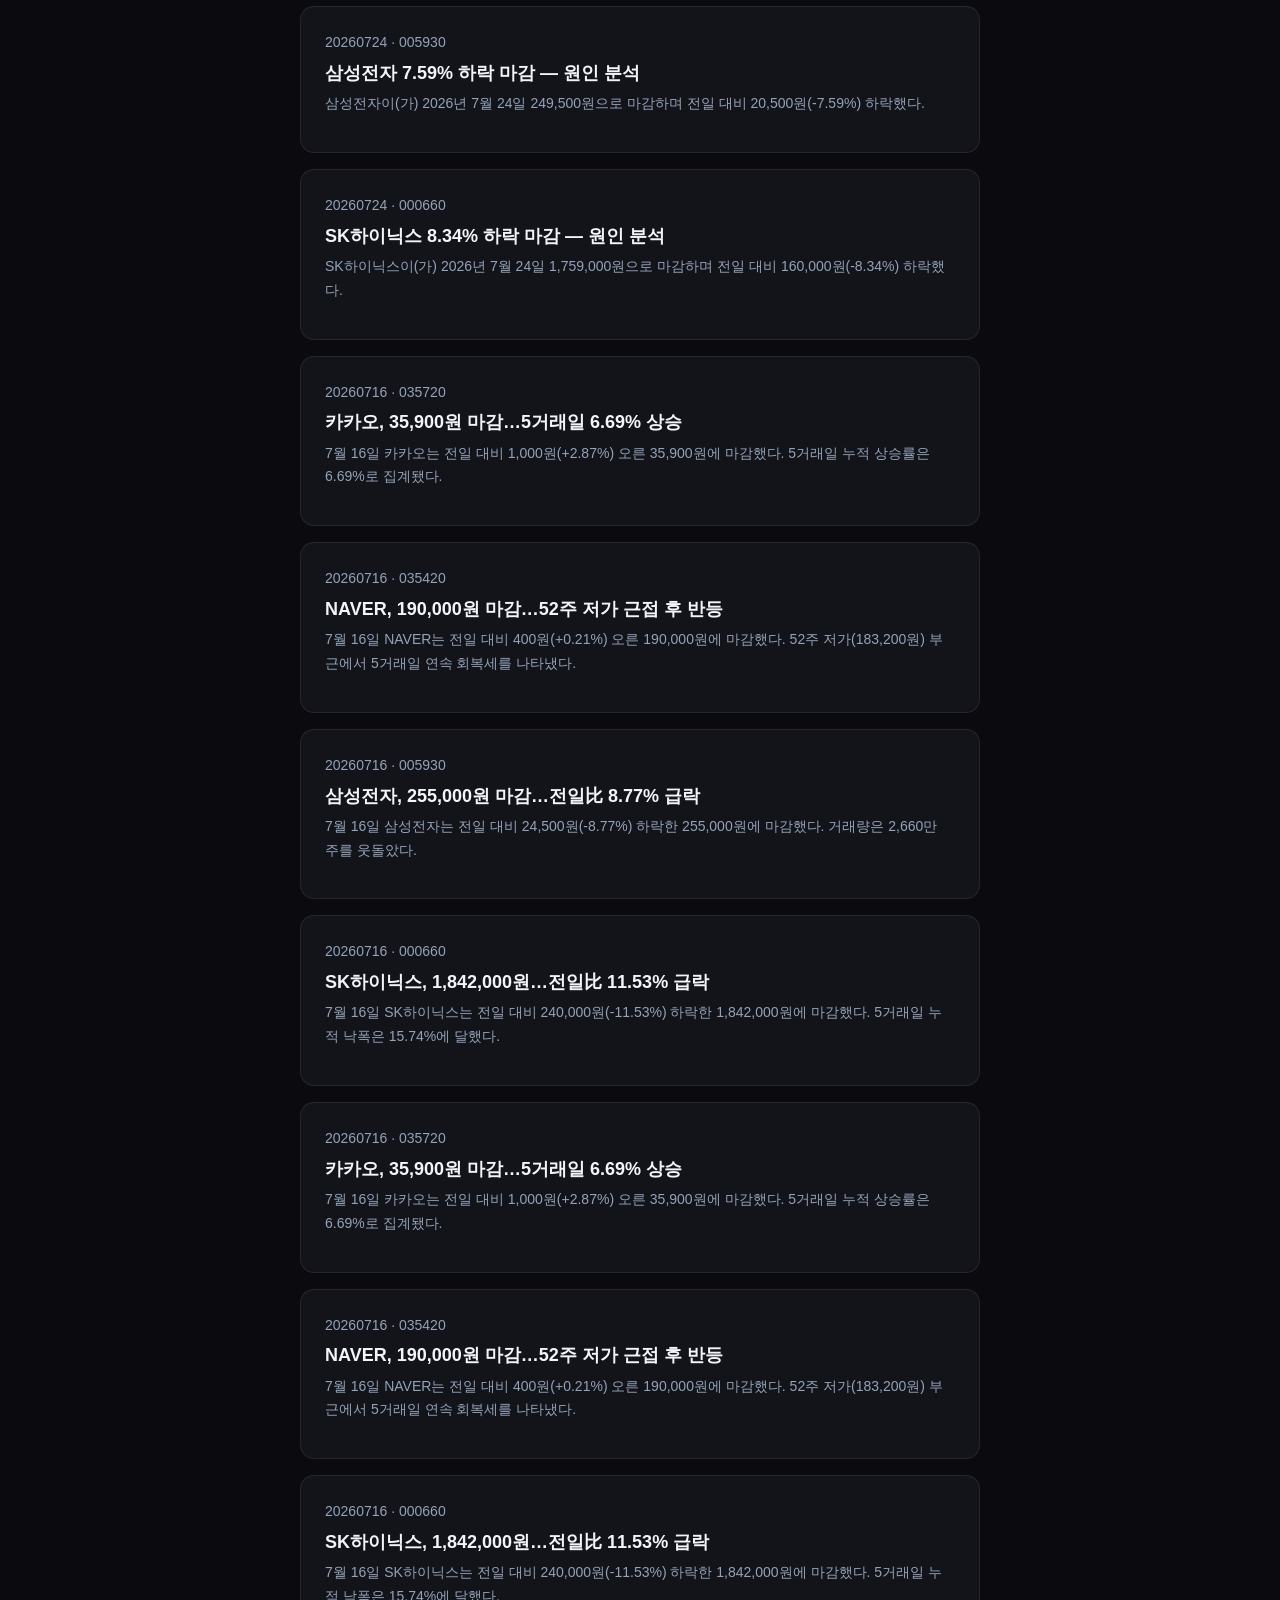
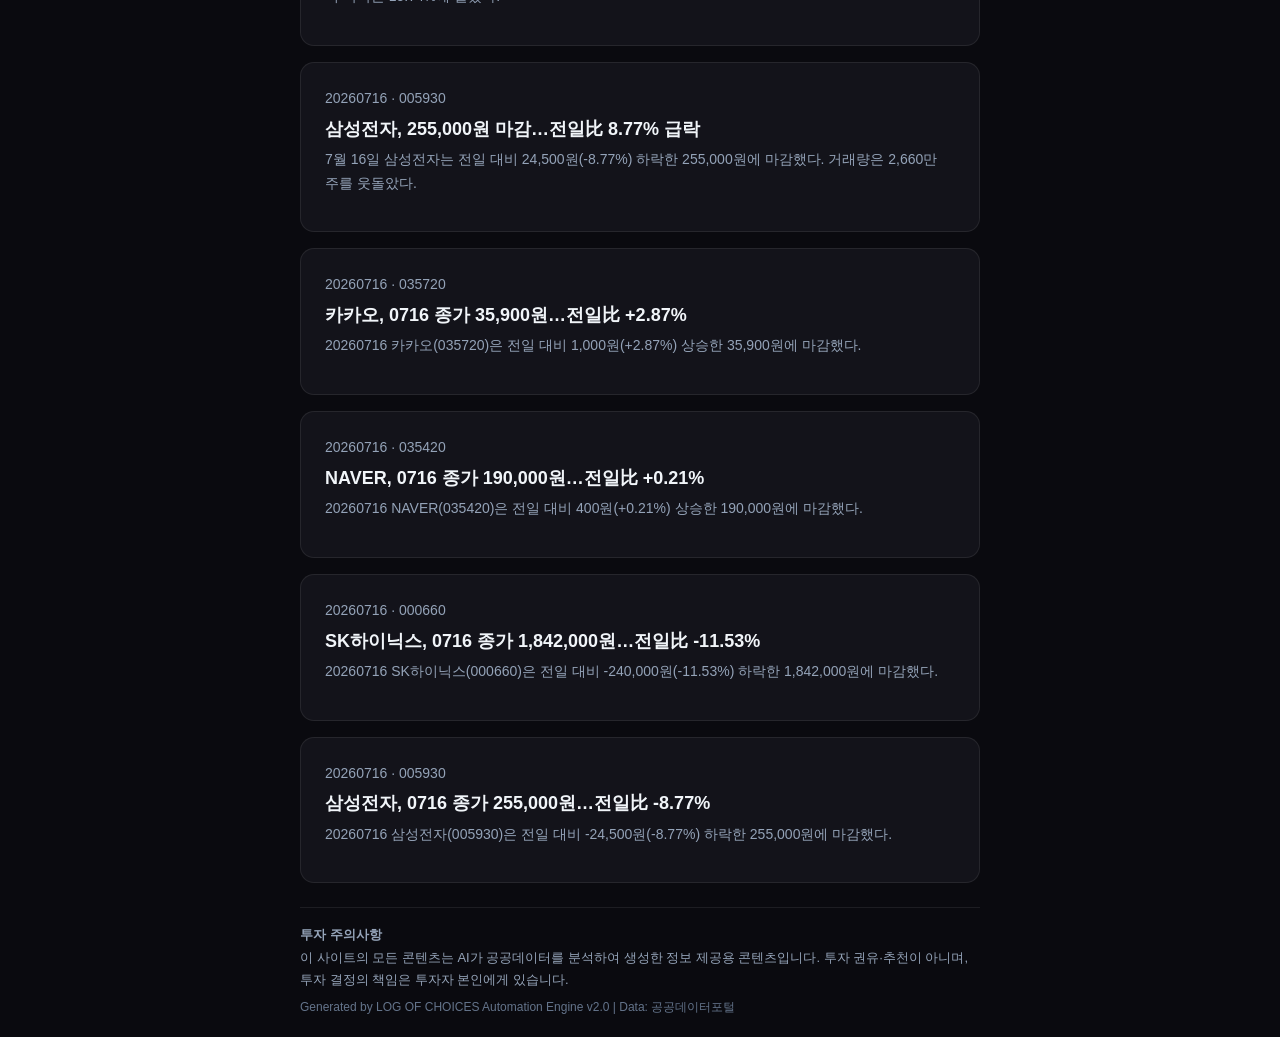
==== commit 29258b76: "auto: 000660 20260724" ====
--- a/index.html
+++ b/index.html
@@ -25,6 +25,7 @@
   <p>공공데이터 기반 ETL + AI 분석. 수치는 실제 데이터, 해석은 참고용입니다.</p>
 </div>
 <div class="section-title">최신 기사</div>
+<a class="article-card" href="articles/20260724_000660.html"><div class="sub" style="margin-bottom:6px;">20260724 · 000660</div><h2>SK하이닉스 8.34% 하락 마감 — 원인 분석</h2><p class="sub" style="margin-top:6px;">SK하이닉스이(가) 2026년 7월 24일 1,759,000원으로 마감하며 전일 대비 160,000원(-8.34%) 하락했다.</p></a>
 <a class="article-card" href="articles/20260727_300080.html"><div class="sub" style="margin-bottom:6px;">20260727 · 300080</div><h2>플리토 오늘 +3.33% 상승 — 배경은?</h2><p class="sub" style="margin-top:6px;">플리토이(가) 2026년 7월 27일 8,060원으로 마감하며 전일 대비 260원(+3.33%) 상승했다.</p></a>
 <a class="article-card" href="articles/20260724_035420.html"><div class="sub" style="margin-bottom:6px;">20260724 · 035420</div><h2>NAVER 5.68% 하락 마감 — 원인 분석</h2><p class="sub" style="margin-top:6px;">NAVER이(가) 2026년 7월 24일 207,500원으로 마감하며 전일 대비 12,500원(-5.68%) 하락했다.</p></a>
 <a class="article-card" href="articles/20260724_005930.html"><div class="sub" style="margin-bottom:6px;">20260724 · 005930</div><h2>삼성전자 7.59% 하락 마감 — 원인 분석</h2><p class="sub" style="margin-top:6px;">삼성전자이(가) 2026년 7월 24일 249,500원으로 마감하며 전일 대비 20,500원(-7.59%) 하락했다.</p></a>
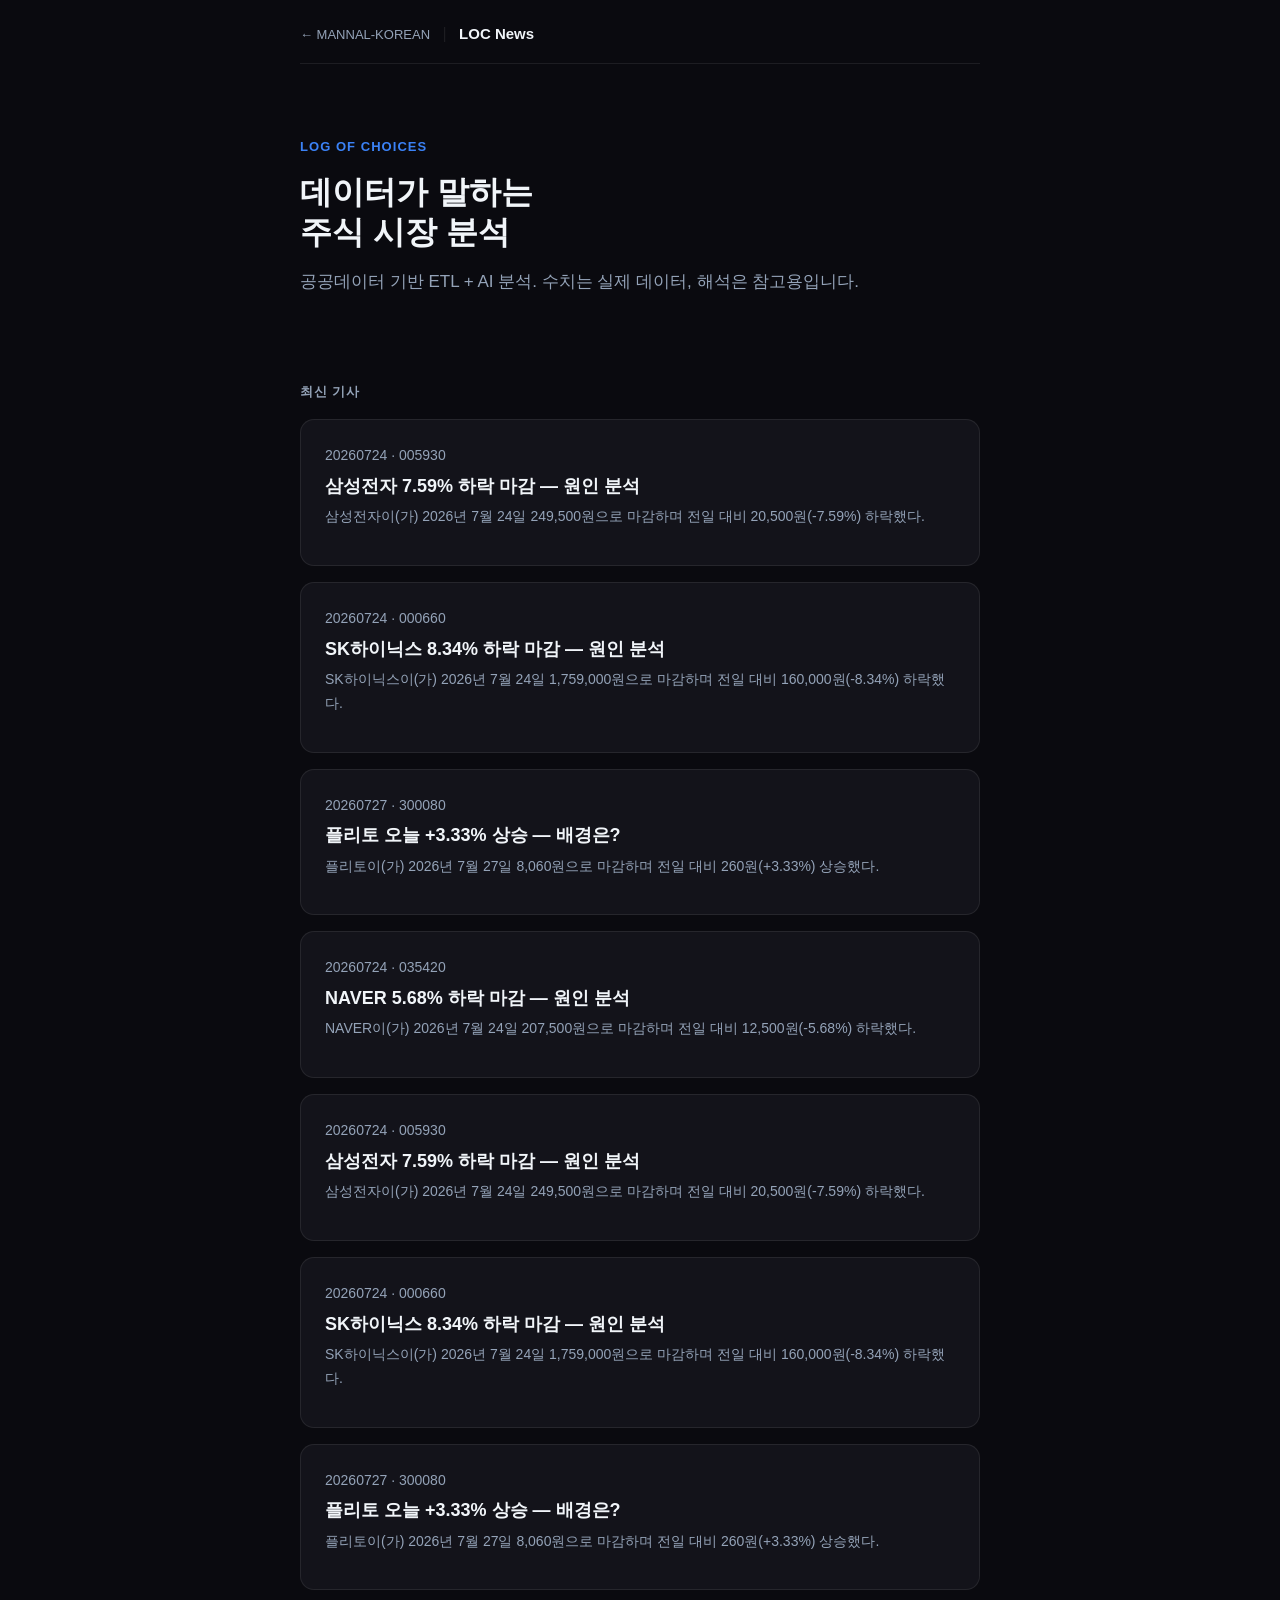
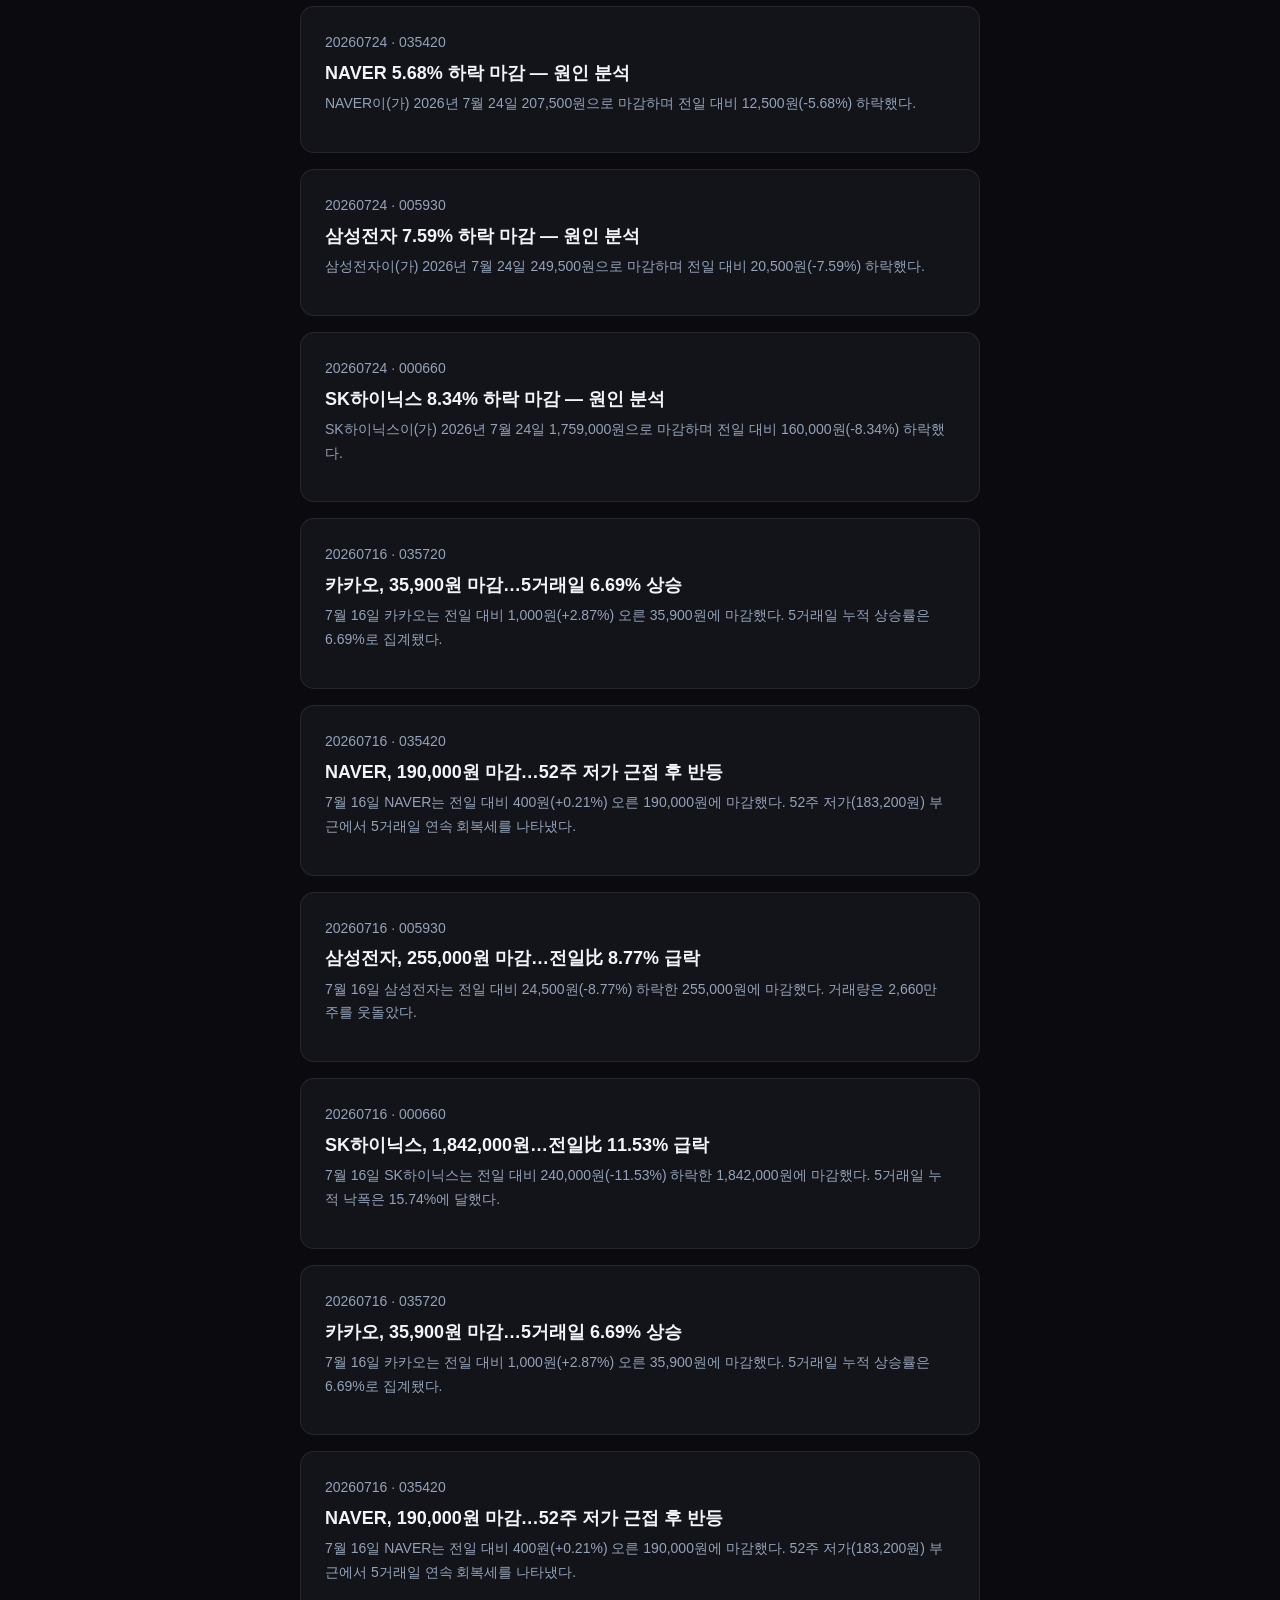
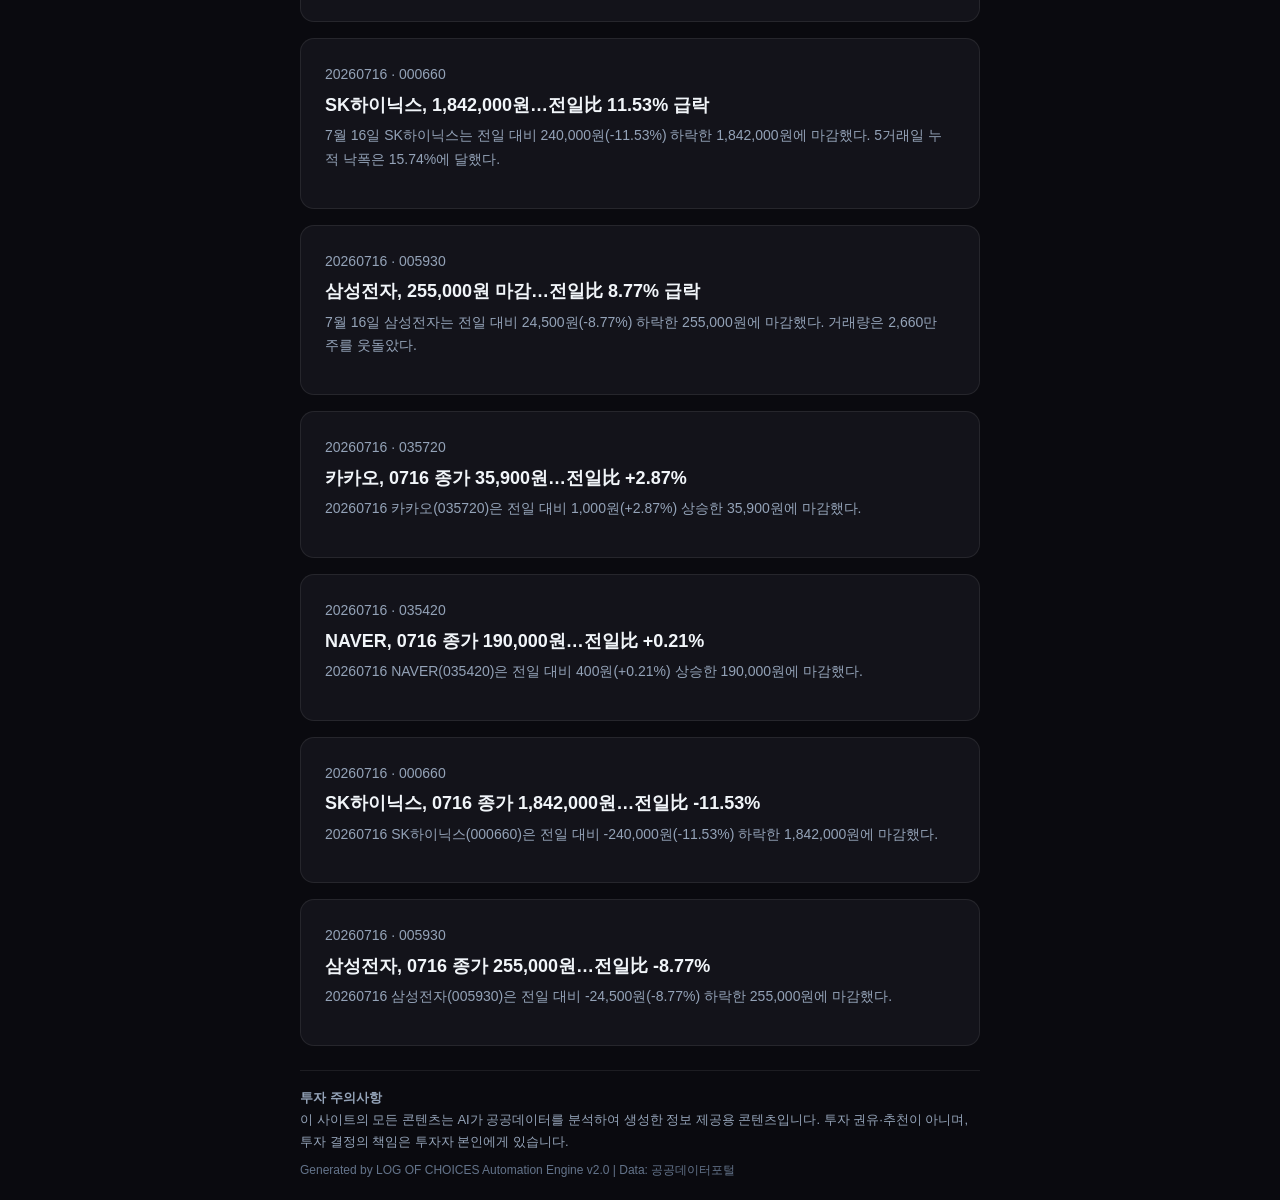
==== commit d3facd75: "auto: 005930 20260724" ====
--- a/index.html
+++ b/index.html
@@ -25,6 +25,7 @@
   <p>공공데이터 기반 ETL + AI 분석. 수치는 실제 데이터, 해석은 참고용입니다.</p>
 </div>
 <div class="section-title">최신 기사</div>
+<a class="article-card" href="articles/20260724_005930.html"><div class="sub" style="margin-bottom:6px;">20260724 · 005930</div><h2>삼성전자 7.59% 하락 마감 — 원인 분석</h2><p class="sub" style="margin-top:6px;">삼성전자이(가) 2026년 7월 24일 249,500원으로 마감하며 전일 대비 20,500원(-7.59%) 하락했다.</p></a>
 <a class="article-card" href="articles/20260724_000660.html"><div class="sub" style="margin-bottom:6px;">20260724 · 000660</div><h2>SK하이닉스 8.34% 하락 마감 — 원인 분석</h2><p class="sub" style="margin-top:6px;">SK하이닉스이(가) 2026년 7월 24일 1,759,000원으로 마감하며 전일 대비 160,000원(-8.34%) 하락했다.</p></a>
 <a class="article-card" href="articles/20260727_300080.html"><div class="sub" style="margin-bottom:6px;">20260727 · 300080</div><h2>플리토 오늘 +3.33% 상승 — 배경은?</h2><p class="sub" style="margin-top:6px;">플리토이(가) 2026년 7월 27일 8,060원으로 마감하며 전일 대비 260원(+3.33%) 상승했다.</p></a>
 <a class="article-card" href="articles/20260724_035420.html"><div class="sub" style="margin-bottom:6px;">20260724 · 035420</div><h2>NAVER 5.68% 하락 마감 — 원인 분석</h2><p class="sub" style="margin-top:6px;">NAVER이(가) 2026년 7월 24일 207,500원으로 마감하며 전일 대비 12,500원(-5.68%) 하락했다.</p></a>
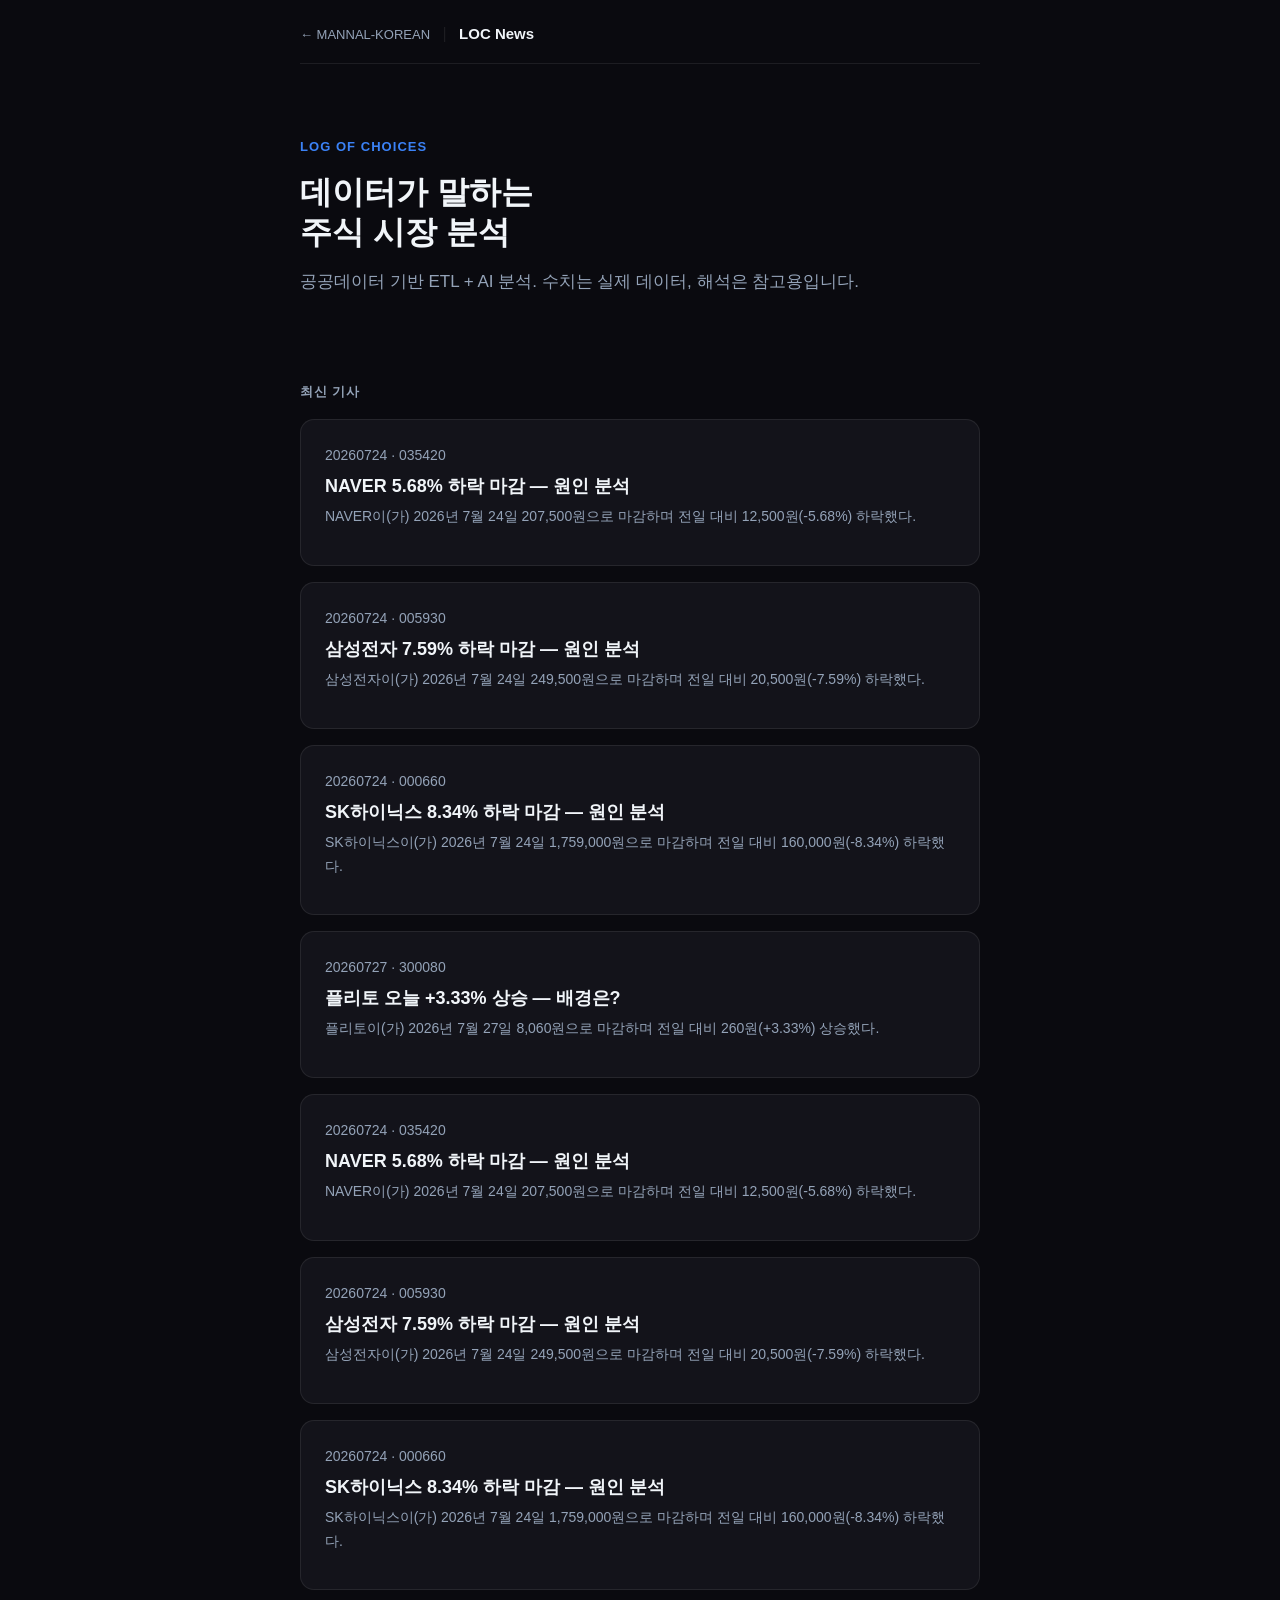
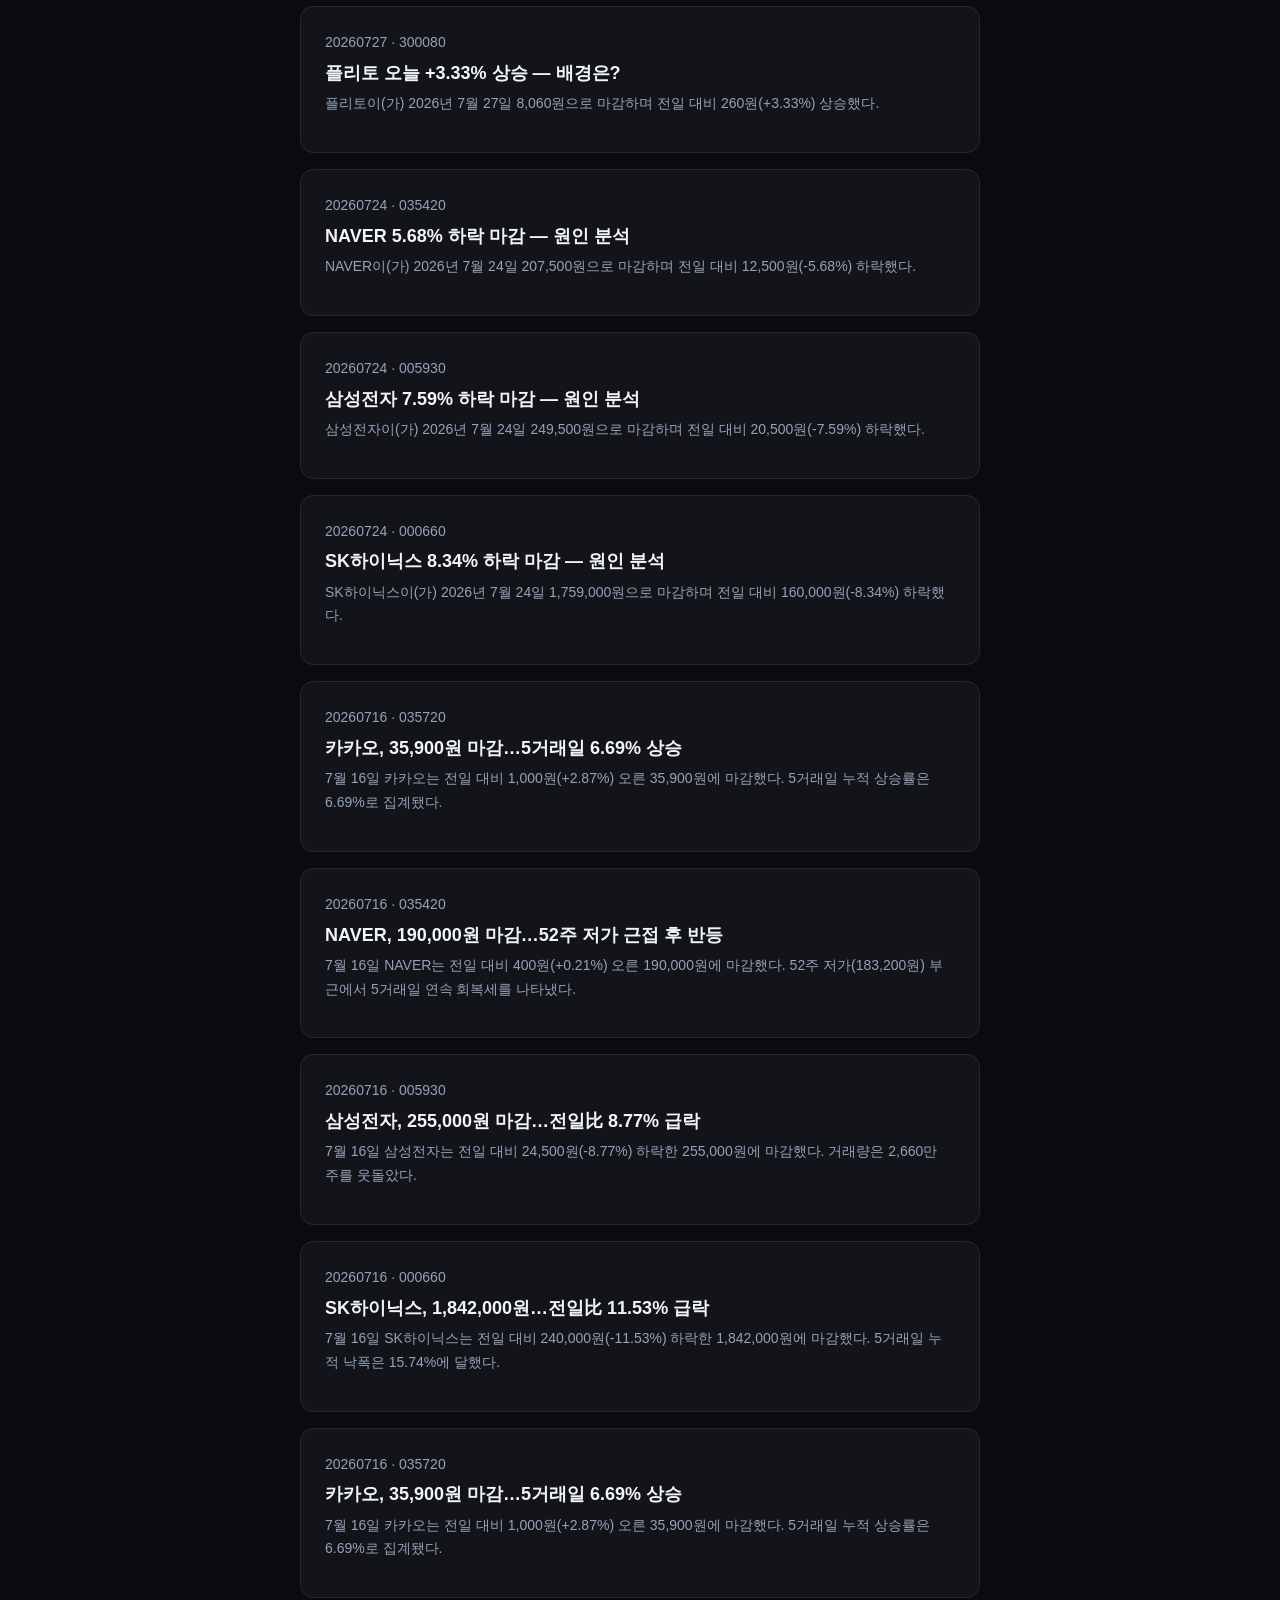
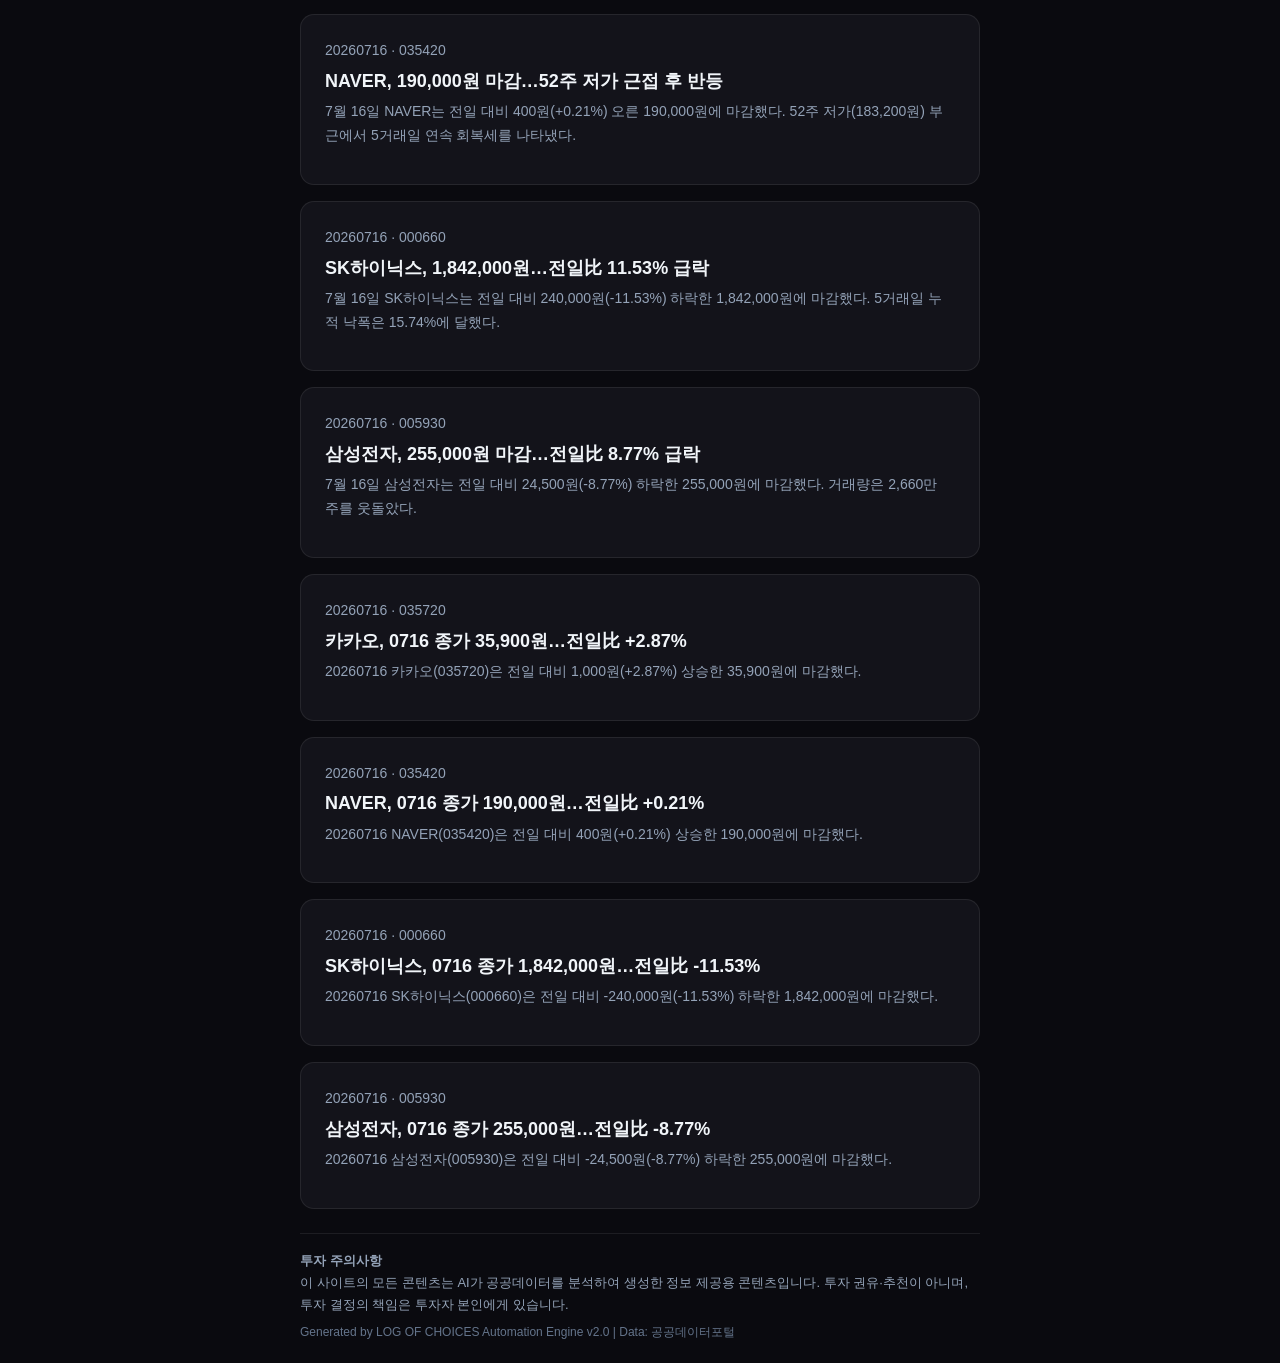
==== commit 8ac93ef0: "auto: 035420 20260724" ====
--- a/index.html
+++ b/index.html
@@ -25,6 +25,7 @@
   <p>공공데이터 기반 ETL + AI 분석. 수치는 실제 데이터, 해석은 참고용입니다.</p>
 </div>
 <div class="section-title">최신 기사</div>
+<a class="article-card" href="articles/20260724_035420.html"><div class="sub" style="margin-bottom:6px;">20260724 · 035420</div><h2>NAVER 5.68% 하락 마감 — 원인 분석</h2><p class="sub" style="margin-top:6px;">NAVER이(가) 2026년 7월 24일 207,500원으로 마감하며 전일 대비 12,500원(-5.68%) 하락했다.</p></a>
 <a class="article-card" href="articles/20260724_005930.html"><div class="sub" style="margin-bottom:6px;">20260724 · 005930</div><h2>삼성전자 7.59% 하락 마감 — 원인 분석</h2><p class="sub" style="margin-top:6px;">삼성전자이(가) 2026년 7월 24일 249,500원으로 마감하며 전일 대비 20,500원(-7.59%) 하락했다.</p></a>
 <a class="article-card" href="articles/20260724_000660.html"><div class="sub" style="margin-bottom:6px;">20260724 · 000660</div><h2>SK하이닉스 8.34% 하락 마감 — 원인 분석</h2><p class="sub" style="margin-top:6px;">SK하이닉스이(가) 2026년 7월 24일 1,759,000원으로 마감하며 전일 대비 160,000원(-8.34%) 하락했다.</p></a>
 <a class="article-card" href="articles/20260727_300080.html"><div class="sub" style="margin-bottom:6px;">20260727 · 300080</div><h2>플리토 오늘 +3.33% 상승 — 배경은?</h2><p class="sub" style="margin-top:6px;">플리토이(가) 2026년 7월 27일 8,060원으로 마감하며 전일 대비 260원(+3.33%) 상승했다.</p></a>
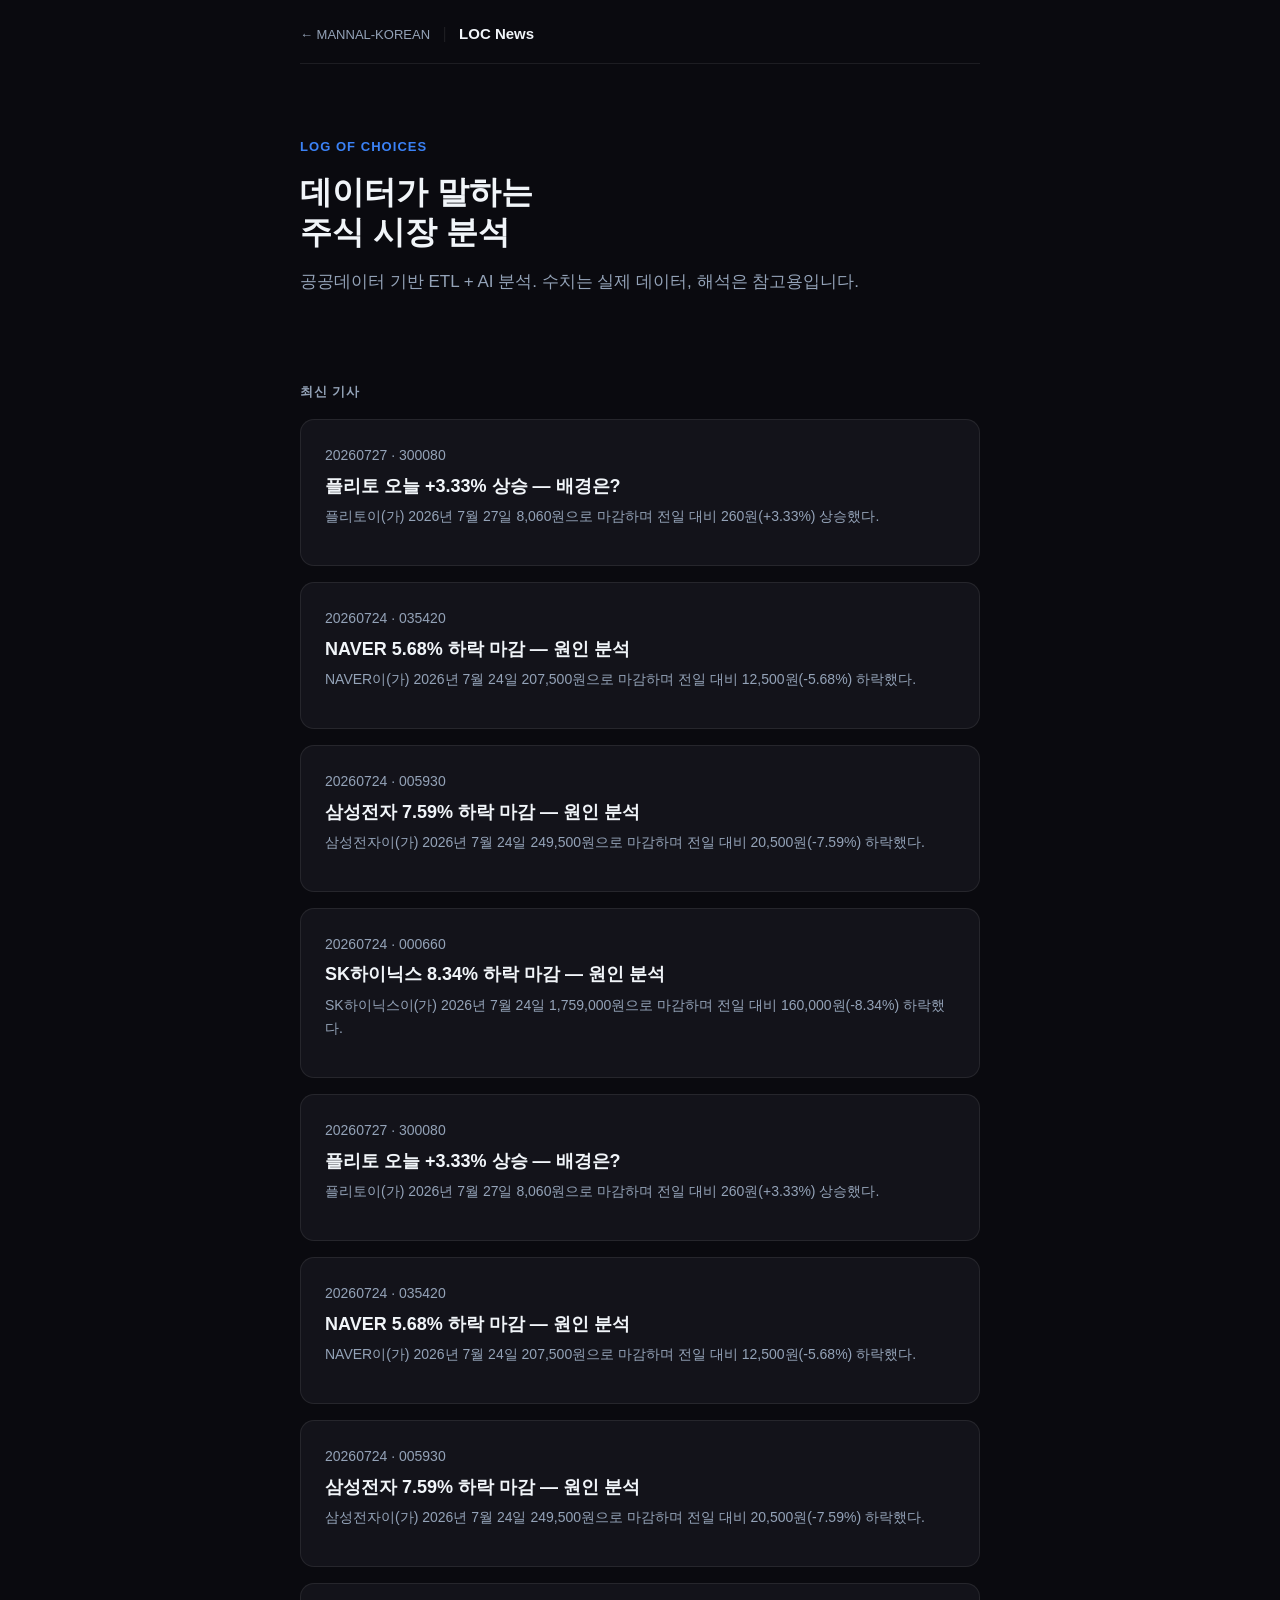
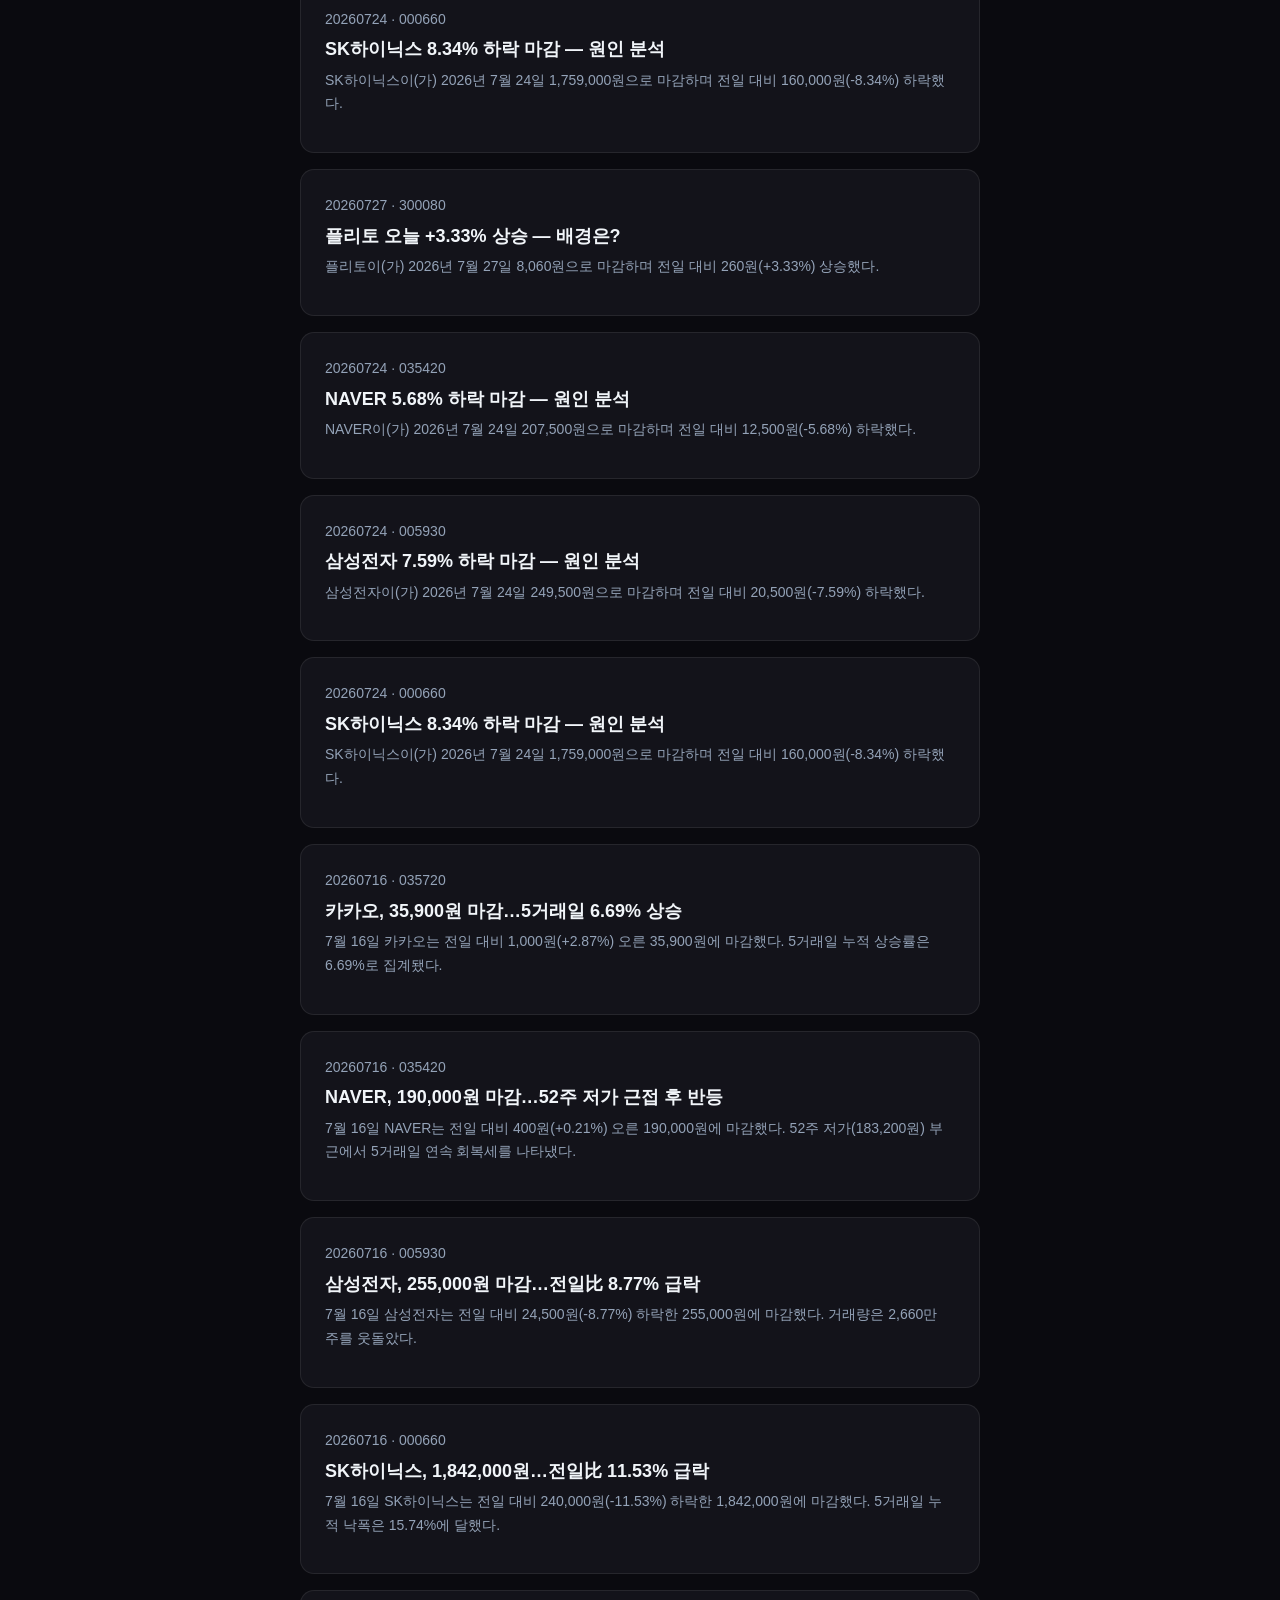
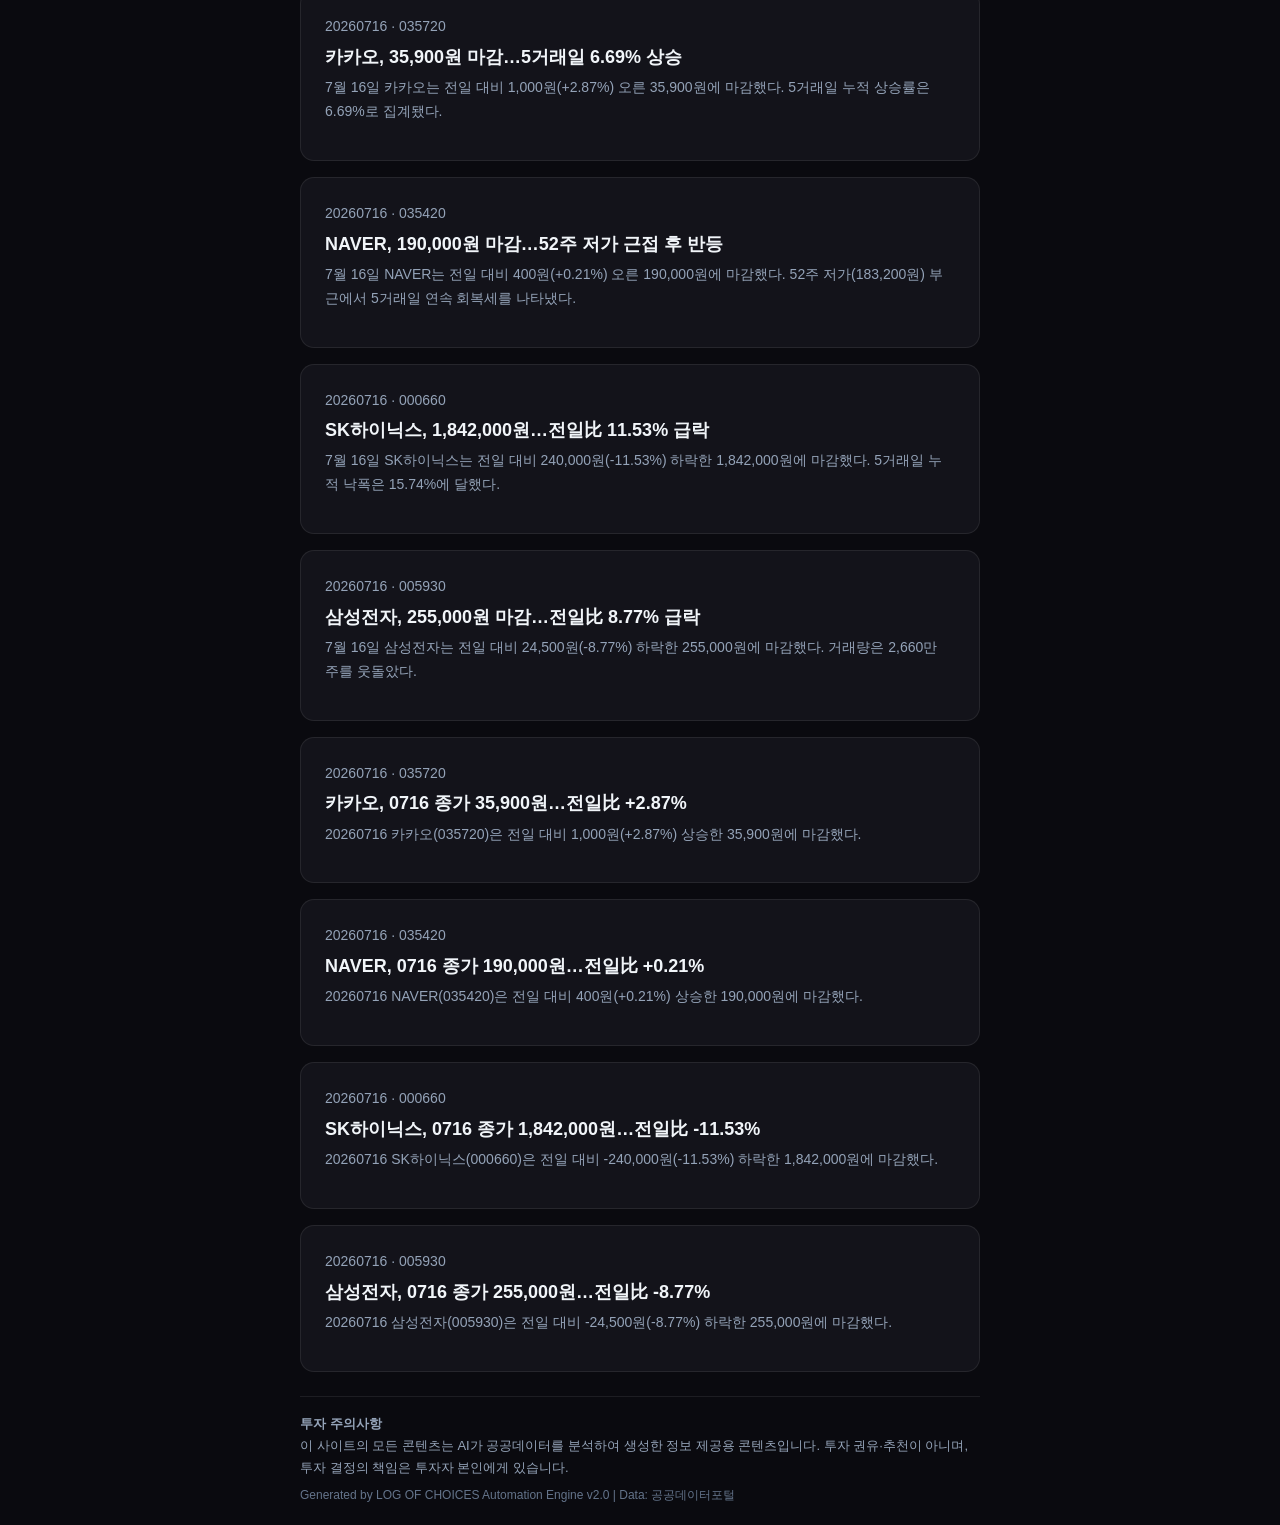
==== commit c6832385: "auto: 300080 20260727" ====
--- a/index.html
+++ b/index.html
@@ -25,6 +25,7 @@
   <p>공공데이터 기반 ETL + AI 분석. 수치는 실제 데이터, 해석은 참고용입니다.</p>
 </div>
 <div class="section-title">최신 기사</div>
+<a class="article-card" href="articles/20260727_300080.html"><div class="sub" style="margin-bottom:6px;">20260727 · 300080</div><h2>플리토 오늘 +3.33% 상승 — 배경은?</h2><p class="sub" style="margin-top:6px;">플리토이(가) 2026년 7월 27일 8,060원으로 마감하며 전일 대비 260원(+3.33%) 상승했다.</p></a>
 <a class="article-card" href="articles/20260724_035420.html"><div class="sub" style="margin-bottom:6px;">20260724 · 035420</div><h2>NAVER 5.68% 하락 마감 — 원인 분석</h2><p class="sub" style="margin-top:6px;">NAVER이(가) 2026년 7월 24일 207,500원으로 마감하며 전일 대비 12,500원(-5.68%) 하락했다.</p></a>
 <a class="article-card" href="articles/20260724_005930.html"><div class="sub" style="margin-bottom:6px;">20260724 · 005930</div><h2>삼성전자 7.59% 하락 마감 — 원인 분석</h2><p class="sub" style="margin-top:6px;">삼성전자이(가) 2026년 7월 24일 249,500원으로 마감하며 전일 대비 20,500원(-7.59%) 하락했다.</p></a>
 <a class="article-card" href="articles/20260724_000660.html"><div class="sub" style="margin-bottom:6px;">20260724 · 000660</div><h2>SK하이닉스 8.34% 하락 마감 — 원인 분석</h2><p class="sub" style="margin-top:6px;">SK하이닉스이(가) 2026년 7월 24일 1,759,000원으로 마감하며 전일 대비 160,000원(-8.34%) 하락했다.</p></a>
